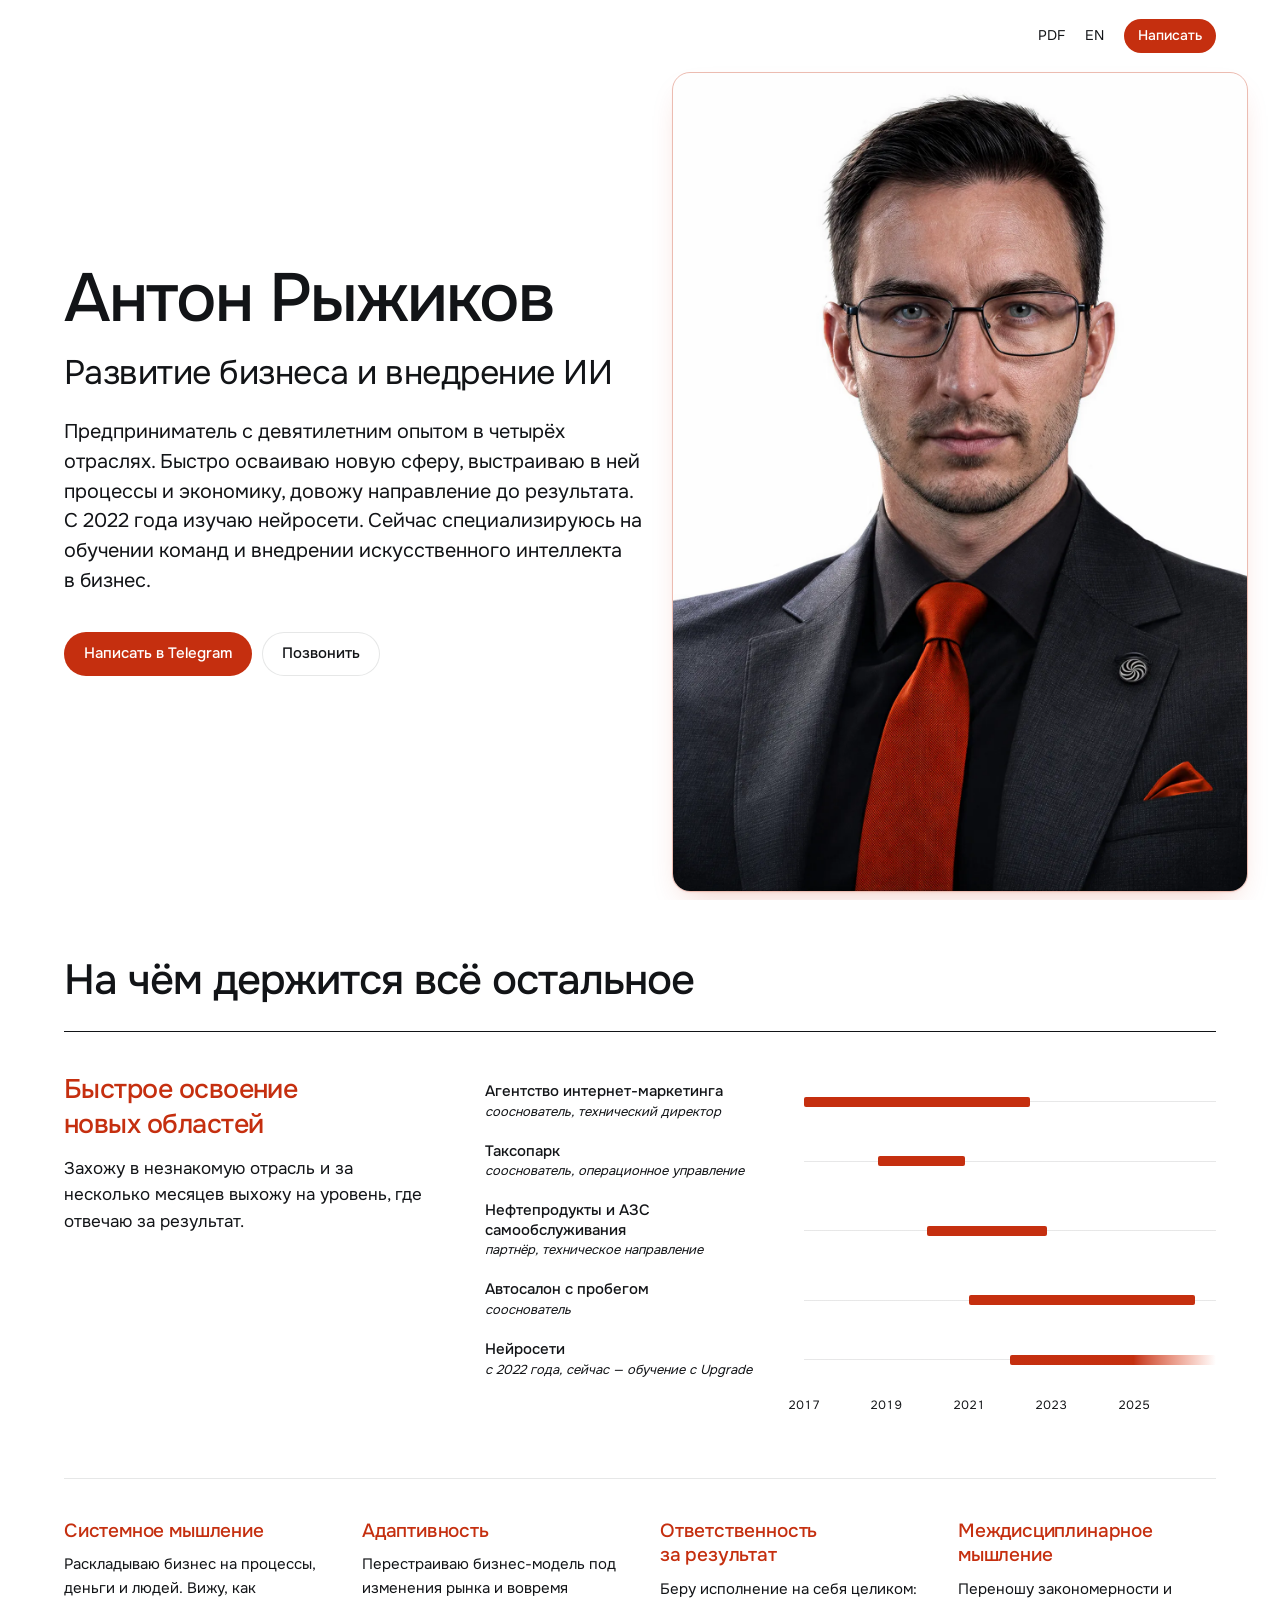
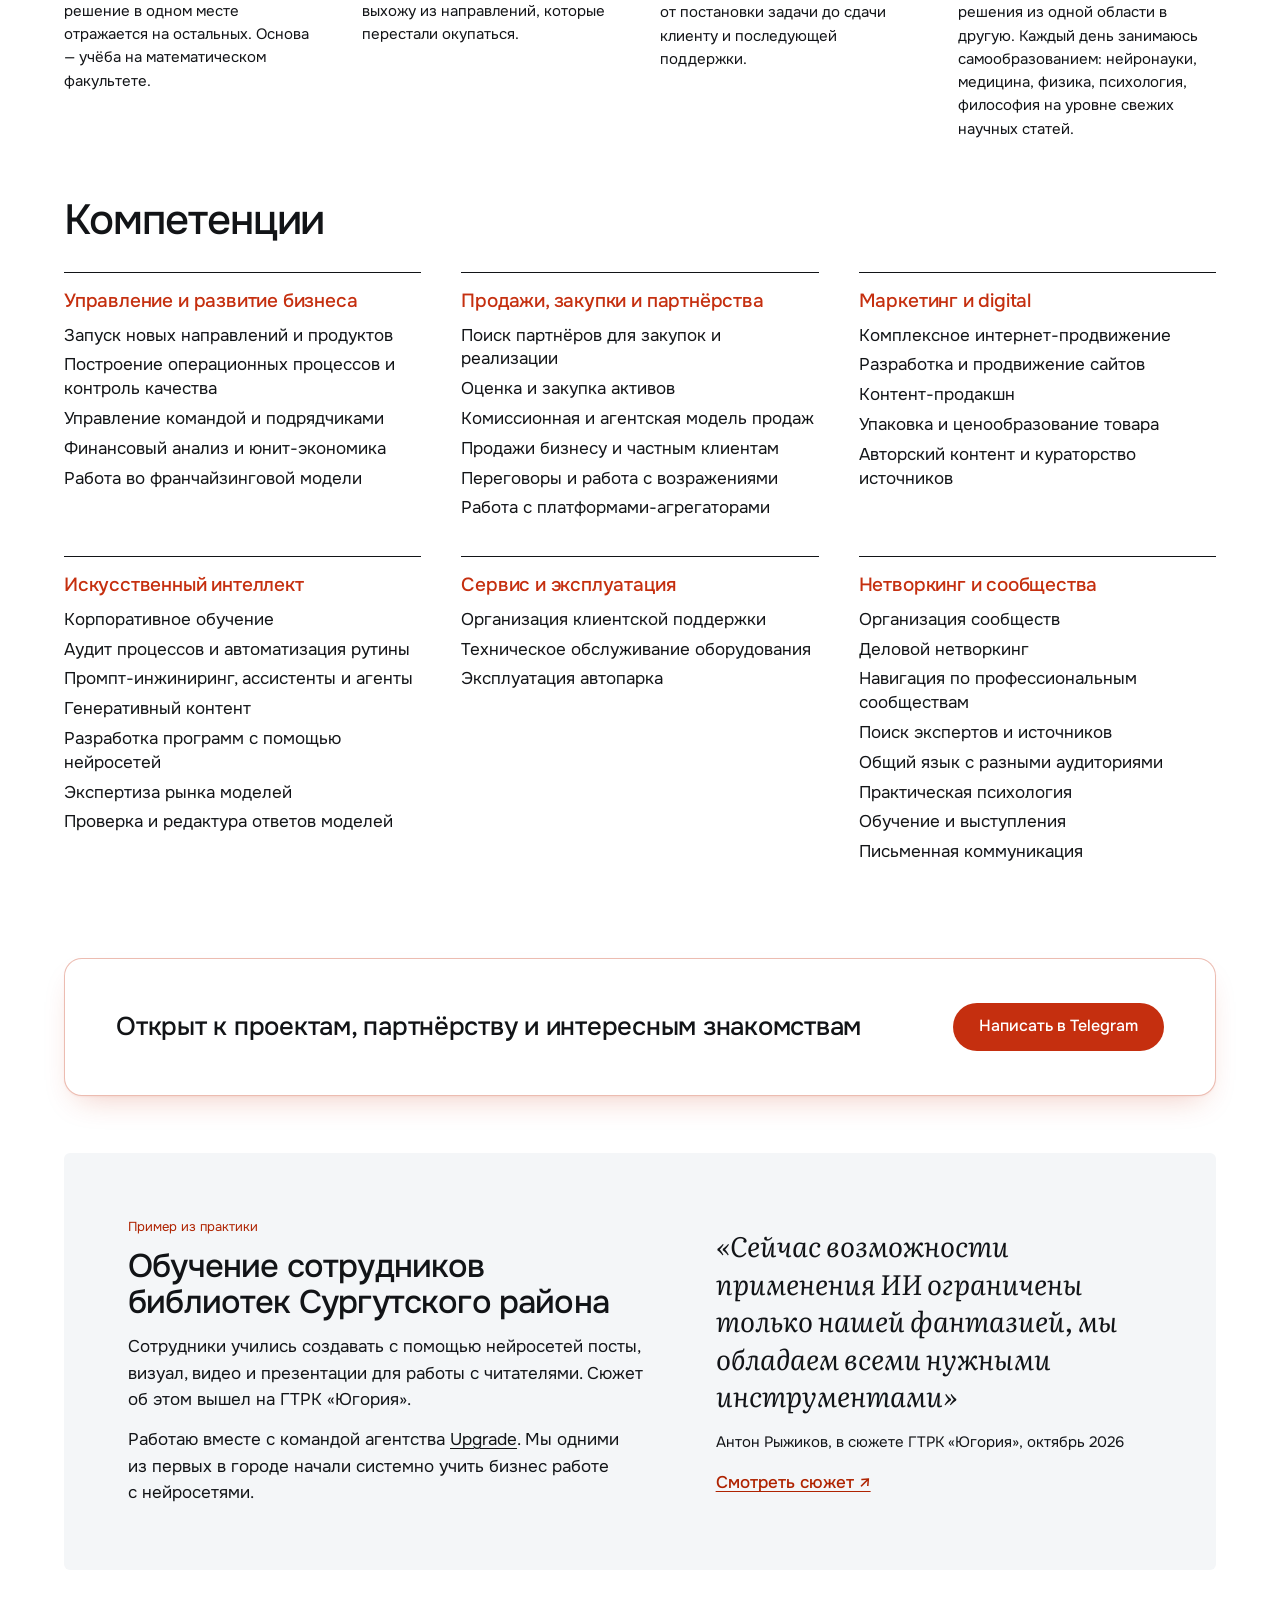
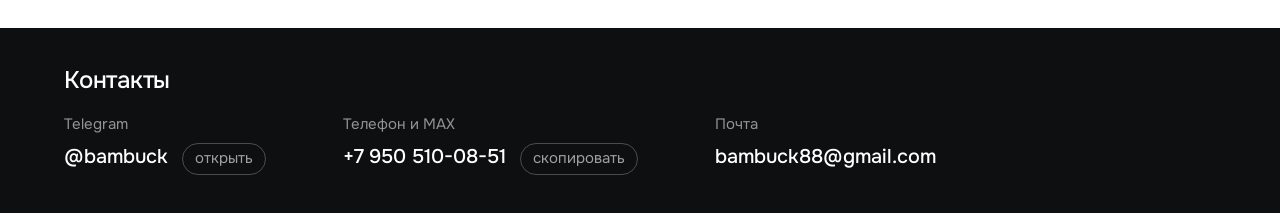
==== index.html @ d8096609 "Обновление сайта" ====
<!doctype html>
<html lang="ru">
<head>
<meta charset="utf-8">
<meta name="viewport" content="width=device-width, initial-scale=1">
<title>Антон Рыжиков — развитие бизнеса и внедрение ИИ</title>
<meta name="description" content="Предприниматель с девятилетним опытом в четырёх отраслях: запуск направлений, процессы, продажи, маркетинг, внедрение ИИ.">
<meta property="og:title" content="Антон Рыжиков — развитие бизнеса и внедрение ИИ">
<meta property="og:description" content="Предприниматель с девятилетним опытом в четырёх отраслях: запуск направлений, процессы, продажи, маркетинг, внедрение ИИ.">
<meta property="og:type" content="profile">
<link rel="alternate" hreflang="en" href="index.en.html">
<link rel="preconnect" href="https://fonts.googleapis.com">
<link rel="preconnect" href="https://fonts.gstatic.com" crossorigin>
<link rel="stylesheet" href="https://fonts.googleapis.com/css2?family=Onest:wght@400;500;600&family=Literata:ital,opsz,wght@0,7..72,400;1,7..72,400&display=swap">
<link rel="stylesheet" href="assets/style.css?v=mwg1d5gt">
<script>document.documentElement.classList.add('js')</script>
</head>
<body class="page-cv">
<header class="topbar">
  <div class="wrap topbar__in">
    <a class="topbar__name" href="#top">Антон Рыжиков</a>
    <nav class="topbar__meta" aria-label="Версии страницы">
      <a href="pdf/Ryzhikov-CV-RU.pdf" download>PDF</a>
      <a href="index.en.html" hreflang="en" lang="en">EN</a>
      <a class="btn btn--sm" href="https://t.me/bambuck">Написать</a>
    </nav>
  </div>
</header>
<main id="top">


<section class="hero">
  <div class="wrap hero__wrap">
    <div class="hero__copy">
      
      <h1 class="ld" style="--d:1">Антон Рыжиков</h1>
      <p class="role ld" style="--d:2">Развитие бизнеса и внедрение ИИ</p>
      <p class="lead ld" style="--d:3">Предприниматель с девятилетним опытом в четырёх отраслях. Быстро осваиваю новую сферу, выстраиваю в ней процессы и экономику, довожу направление до результата. С 2022 года изучаю нейросети. Сейчас специализируюсь на обучении команд и внедрении искусственного интеллекта в бизнес.</p>
      <div class="actions ld" style="--d:4">
        <a class="btn" href="https://t.me/bambuck">Написать в Telegram</a>
        <a class="btn btn--ghost" href="tel:+79505100851">Позвонить</a>
      </div>
      
      <p class="print-only hero__contacts"><span>Telegram @bambuck</span><span>Телефон и MAX +7 950 510-08-51</span><span>bambuck88@gmail.com</span></p>
    </div>
  </div>
  <figure class="hero__media"><img src="assets/anton-color.webp?v=mwg1d5gt" alt="Антон Рыжиков" width="1920" height="1920" fetchpriority="high"></figure>
</section>
<section class="sec wrap" id="meta">
  <div class="shead"><h2>На чём держится всё остальное</h2></div>
  <div class="feature">
    <div class="feature__text">
      <h3>Быстрое освоение новых областей</h3>
      <p>Захожу в незнакомую отрасль и за несколько месяцев выхожу на уровень, где отвечаю за результат.</p>
    </div>
    
<div class="gantt" role="list">
  
  <div class="gantt__row" role="listitem">
    <div class="gantt__label"><b>Агентство интернет-маркетинга</b><span>сооснователь, технический директор</span></div>
    <div class="gantt__track"><span class="gantt__bar grow" style="left:0.00%;width:55.00%;--d:0"></span></div>
  </div>
  <div class="gantt__row" role="listitem">
    <div class="gantt__label"><b>Таксопарк</b><span>сооснователь, операционное управление</span></div>
    <div class="gantt__track"><span class="gantt__bar grow" style="left:18.00%;width:21.00%;--d:1"></span></div>
  </div>
  <div class="gantt__row" role="listitem">
    <div class="gantt__label"><b>Нефтепродукты и АЗС самообслуживания</b><span>партнёр, техническое направление</span></div>
    <div class="gantt__track"><span class="gantt__bar grow" style="left:30.00%;width:29.00%;--d:2"></span></div>
  </div>
  <div class="gantt__row" role="listitem">
    <div class="gantt__label"><b>Автосалон с пробегом</b><span>сооснователь</span></div>
    <div class="gantt__track"><span class="gantt__bar grow" style="left:40.00%;width:55.00%;--d:3"></span></div>
  </div>
  <div class="gantt__row" role="listitem">
    <div class="gantt__label"><b>Нейросети</b><span>с 2022 года, сейчас — обучение с Upgrade</span></div>
    <div class="gantt__track"><span class="gantt__bar grow is-now" style="left:50.00%;width:50.00%;--d:4"></span></div>
  </div>
  <div class="gantt__row gantt__axis" aria-hidden="true">
    <div></div>
    <div class="gantt__track"><span style="left:0.00%">2017</span><span style="left:10.00%">2018</span><span style="left:20.00%">2019</span><span style="left:30.00%">2020</span><span style="left:40.00%">2021</span><span style="left:50.00%">2022</span><span style="left:60.00%">2023</span><span style="left:70.00%">2024</span><span style="left:80.00%">2025</span><span style="left:90.00%">2026</span></div>
  </div>
</div>
  </div>
  <ul class="meta">
    <li><h3>Системное мышление</h3><p>Раскладываю бизнес на процессы, деньги и людей. Вижу, как решение в одном месте отражается на остальных. Основа — учёба на математическом факультете.</p></li>
    <li><h3>Адаптивность</h3><p>Перестраиваю бизнес-модель под изменения рынка и вовремя выхожу из направлений, которые перестали окупаться.</p></li>
    <li><h3>Ответственность за результат</h3><p>Беру исполнение на себя целиком: от постановки задачи до сдачи клиенту и последующей поддержки.</p></li>
    <li><h3>Междисциплинарное мышление</h3><p>Переношу закономерности и решения из одной области в другую. Каждый день занимаюсь самообразованием: нейронауки, медицина, физика, психология, философия на уровне свежих научных статей.</p></li>
  </ul>
</section>
<section class="sec wrap" id="competencies">
  <div class="shead"><h2>Компетенции</h2></div>
  <div class="skills">
    <section><h3>Управление и развитие бизнеса</h3><ul><li>Запуск новых направлений и продуктов</li><li>Построение операционных процессов и контроль качества</li><li>Управление командой и подрядчиками</li><li>Финансовый анализ и юнит-экономика</li><li>Работа во франчайзинговой модели</li></ul></section>
    <section><h3>Продажи, закупки и партнёрства</h3><ul><li>Поиск партнёров для закупок и реализации</li><li>Оценка и закупка активов</li><li>Комиссионная и агентская модель продаж</li><li>Продажи бизнесу и частным клиентам</li><li>Переговоры и работа с возражениями</li><li>Работа с платформами-агрегаторами</li></ul></section>
    <section><h3>Маркетинг и digital</h3><ul><li>Комплексное интернет-продвижение</li><li>Разработка и продвижение сайтов</li><li>Контент-продакшн</li><li>Упаковка и ценообразование товара</li><li>Авторский контент и кураторство источников</li></ul></section>
    <section><h3>Искусственный интеллект</h3><ul><li>Корпоративное обучение</li><li>Аудит процессов и автоматизация рутины</li><li>Промпт-инжиниринг, ассистенты и агенты</li><li>Генеративный контент</li><li>Разработка программ с помощью нейросетей</li><li>Экспертиза рынка моделей</li><li>Проверка и редактура ответов моделей</li></ul></section>
    <section><h3>Сервис и эксплуатация</h3><ul><li>Организация клиентской поддержки</li><li>Техническое обслуживание оборудования</li><li>Эксплуатация автопарка</li></ul></section>
    <section><h3>Нетворкинг и сообщества</h3><ul><li>Организация сообществ</li><li>Деловой нетворкинг</li><li>Навигация по профессиональным сообществам</li><li>Поиск экспертов и источников</li><li>Общий язык с разными аудиториями</li><li>Практическая психология</li><li>Обучение и выступления</li><li>Письменная коммуникация</li></ul></section>
  </div>
</section>

<section class="wrap cta no-print">
  <div class="cta__in">
    <h2 class="cta__title">Открыт к проектам, партнёрству и интересным знакомствам</h2>
    <div class="cta__act">
      <a class="btn cta__btn" href="https://t.me/bambuck">Написать в Telegram</a>
    </div>
  </div>
</section>

<section class="sec wrap" id="case">
  <div class="showcase">
    <div class="showcase__text">
      <p class="case__label">Пример из практики</p>
      <h2>Обучение сотрудников библиотек Сургутского района</h2>
      <p>Сотрудники учились создавать с помощью нейросетей посты, визуал, видео и презентации для работы с читателями. Сюжет об этом вышел на ГТРК «Югория».</p>
      <p>Работаю вместе с командой агентства <a href="https://upgrade-agency.ru/" target="_blank" rel="noopener">Upgrade</a>. Мы одними из первых в городе начали системно учить бизнес работе с нейросетями.</p>
    </div>
    <figure class="showcase__quote">
      <blockquote class="quote">Сейчас возможности применения ИИ ограничены только нашей фантазией, мы обладаем всеми нужными инструментами</blockquote>
      <figcaption>Антон Рыжиков, в сюжете ГТРК «Югория», октябрь 2026</figcaption>
      <a class="link no-print" href="https://ugoriatv.ru/news/2026/10/08/145247" target="_blank" rel="noopener">Смотреть сюжет ↗</a>
    </figure>
  </div>
</section>

<section class="band" id="contacts">
  <div class="wrap band__in">
    <div class="band__head">
      <h2 class="band__label">Контакты</h2>
      
    </div>
    <ul class="clist">
      <li><span class="clabel">Telegram</span><span class="cbox"><a class="cval" href="https://t.me/bambuck">@bambuck</a><a class="ccopy" href="https://t.me/bambuck">открыть</a></span></li>
      <li><span class="clabel">Телефон и MAX</span><span class="cbox"><a class="cval" href="tel:+79505100851">+7 950 510-08-51</a><button class="ccopy" type="button" data-copy="+7 950 510-08-51" data-done="скопирован">скопировать</button></span></li>
      <li><span class="clabel">Почта</span><a class="cval" href="mailto:bambuck88@gmail.com">bambuck88@gmail.com</a></li>
    </ul>
  </div>
</section>
</main>
<script src="assets/site.js?v=mwg1d5gt" defer></script>
</body>
</html>
---- assets/style.css ----
/* Антон Рыжиков — общий стиль трёх форматов
   Система: белый фон, почти чёрный текст, один акцент (киноварь).
   Подпись сайта: красная полоса «сейчас» на шкале опыта. */
:root {
  color-scheme: light;
  --ground: #ffffff;
  --surface: oklch(0.972 0.003 260);
  --ink: oklch(0.19 0.006 260);
  --ink-2: oklch(0.43 0.008 260);
  --ink-3: oklch(0.62 0.008 260);
  --line: oklch(0.19 0.006 260 / 0.1);
  --accent: oklch(0.54 0.19 33);
  --accent-ink: oklch(0.49 0.18 33);
  --night: oklch(0.17 0.004 260);

  --font: "Onest", system-ui, -apple-system, "Segoe UI", sans-serif;
  --serif: "Literata", Georgia, serif;
  --settle: cubic-bezier(.22, 1, .36, 1);
  --soft: cubic-bezier(.33, 1, .68, 1);

  --pad: clamp(16px, 5vw, 72px);
  --sec: clamp(44px, 4.5vw, 64px);
  --fs-h1: clamp(2.5rem, 1.7rem + 3.4vw, 4.25rem);
  --fs-h2: clamp(1.75rem, 1.35rem + 1.6vw, 2.75rem);
  --fs-h3: 1.1875rem;
  --fs-lead: clamp(1.0625rem, 1rem + 0.3vw, 1.25rem);
  --fs-body: 1.0625rem;
  --fs-small: 0.9375rem;
  --fs-label: 0.8125rem;
}

* { box-sizing: border-box; }
html { -webkit-text-size-adjust: 100%; }
body {
  margin: 0; background: var(--ground); color: var(--ink);
  font-family: var(--font); font-size: var(--fs-body); line-height: 1.55;
  font-synthesis: none; -webkit-font-smoothing: antialiased;
}
h1, h2, h3, p, ul, ol, figure, blockquote { margin: 0; }
ul, ol { padding: 0; list-style: none; }
img { display: block; max-width: 100%; }
h1, h2, h3 { font-weight: 500; text-wrap: balance; }
p { text-wrap: pretty; }
a { color: inherit; text-decoration-thickness: 1px; text-underline-offset: 0.2em; }
a:focus-visible, button:focus-visible { outline: 2px solid var(--accent); outline-offset: 2px; border-radius: 2px; }
::selection { background: var(--accent); color: #fff; }
.sr { position: absolute; width: 1px; height: 1px; overflow: hidden; clip: rect(0 0 0 0); }
.print-only { display: none; }

.wrap { width: 100%; max-width: 1280px; margin: 0 auto; padding: 0 var(--pad); }

/* ── Кнопки ─────────────────────────────────────── */
.btn {
  display: inline-flex; align-items: center; justify-content: center;
  height: 44px; padding: 0 20px; border-radius: 999px;
  background: var(--accent); color: #fff; font-size: 0.9375rem; font-weight: 500; text-decoration: none;
  transition: background-color .2s var(--soft), transform .1s var(--soft);
}
.btn:hover { background: var(--accent-ink); }
.btn:active { transform: scale(.98); }
.btn--ghost { background: #fff; color: var(--ink); box-shadow: inset 0 0 0 1px var(--line); }
.btn--ghost:hover { background: var(--surface); }
.btn--sm { height: 34px; padding: 0 14px; font-size: 0.875rem; }

/* ── Навигация: прозрачная поверх первого экрана ─── */
.topbar { position: absolute; top: 0; left: 0; right: 0; z-index: 5; }
.topbar__in { display: flex; align-items: center; justify-content: space-between; height: 72px; }
.topbar__name { font-weight: 500; text-decoration: none; }
.topbar__meta { display: flex; align-items: center; gap: 20px; font-size: 0.875rem; }
.topbar__meta a:not(.btn) { color: var(--ink-2); text-decoration: none; }
.topbar__meta a:not(.btn):hover { color: var(--ink); }

/* ── Первый экран: портрет уходит за верх, правый край и низ ── */
.hero {
  position: relative; overflow: hidden;
  min-height: clamp(600px, 100svh, 1080px);
}
.hero__wrap { position: relative; z-index: 2; min-height: inherit; display: flex; align-items: center; }
.hero__copy { width: 52%; padding: 96px 0 56px; }
.eyebrow { font-size: var(--fs-small); color: var(--ink-2); margin-bottom: 24px; }
.eyebrow b { color: var(--ink); font-weight: 500; }
h1 { font-size: var(--fs-h1); line-height: 1.04; letter-spacing: -0.03em; max-width: 11em; }
.role { margin-top: 16px; font-size: var(--fs-lead); }
.lead { margin-top: 24px; font-size: var(--fs-lead); line-height: 1.5; color: var(--ink-2); max-width: 30em; }
.actions { display: flex; flex-wrap: wrap; gap: 10px; margin-top: 36px; }
.hero__proof { margin-top: 32px; padding-left: 14px; border-left: 2px solid var(--accent); font-size: var(--fs-small); max-width: 28em; }
.hero__proof a { color: var(--ink-2); text-decoration: none; }
.hero__proof a:hover { color: var(--ink); }
.hero__media { position: absolute; top: 0; right: 0; bottom: 0; width: 50%; z-index: 1; }
.hero__media img { width: 100%; height: 100%; object-fit: cover; object-position: 50% 8%; mix-blend-mode: multiply; }

@keyframes rise { from { opacity: 0; transform: translateY(12px); } to { opacity: 1; transform: none; } }
@keyframes fade { from { opacity: 0; } to { opacity: 1; } }
.js .ld { animation: rise .8s var(--settle) both; animation-delay: calc(var(--d, 0) * 70ms); }
.js .hero__media { animation: fade 1.1s var(--soft) both; }
@media (prefers-reduced-motion: reduce) { .js .ld, .js .hero__media { animation: fade .2s linear both; } }

/* ── Секции ─────────────────────────────────────── */
.sec { padding-top: var(--sec); }
.shead { display: flex; flex-wrap: wrap; align-items: baseline; justify-content: space-between; gap: 12px 40px; margin-bottom: 28px; }
h2 { font-size: var(--fs-h2); line-height: 1.08; letter-spacing: -0.025em; max-width: 16em; }
.shead__intro { color: var(--ink-2); max-width: 26em; }
h3 { font-size: var(--fs-h3); line-height: 1.3; letter-spacing: -0.01em; }
.note { margin-top: 40px; max-width: 40em; color: var(--ink-2); }

/* Профиль: метанавык + шкала опыта */
.feature { display: grid; grid-template-columns: minmax(0, 4fr) minmax(0, 8fr); gap: 56px; align-items: start; padding: 40px 0 56px; border-top: 1px solid var(--ink); }
.feature__text h3 { font-size: clamp(1.375rem, 1.2rem + 0.6vw, 1.75rem); letter-spacing: -0.02em; }
.feature__text p { margin-top: 14px; color: var(--ink-2); }
.gantt__row { display: grid; grid-template-columns: minmax(0, 5fr) minmax(0, 7fr); gap: 24px; align-items: center; padding: 10px 0; }
.gantt__label b { display: block; font-weight: 500; font-size: 0.9375rem; line-height: 1.3; }
.gantt__label span { display: block; font-size: var(--fs-label); color: var(--ink-2); }
.gantt__track { position: relative; height: 10px; background: linear-gradient(var(--line), var(--line)) 0 50% / 100% 1px no-repeat; }
.gantt__bar { position: absolute; top: 0; height: 10px; border-radius: 2px; background: var(--ink); transform-origin: left center; }
.gantt__bar.is-now { background: linear-gradient(90deg, var(--accent) 60%, transparent); }
.js .gantt__bar.grow { transform: scaleX(0); transition: transform 1s var(--settle); transition-delay: calc(var(--d, 0) * 90ms); }
.js .gantt__bar.grow.in { transform: none; }
@media (prefers-reduced-motion: reduce) { .js .gantt__bar.grow { transform: none; transition: none; } }
.gantt__axis { padding-top: 6px; }
.gantt__axis .gantt__track { background: none; height: 16px; }
.gantt__axis span { position: absolute; top: 0; font-size: 0.75rem; color: var(--ink-2); font-variant-numeric: tabular-nums; transform: translateX(-50%); }
.gantt__axis span:nth-child(even) { visibility: hidden; }

.meta { display: grid; grid-template-columns: repeat(4, minmax(0, 1fr)); gap: 40px; padding-top: 40px; border-top: 1px solid var(--line); }
.meta p { margin-top: 10px; color: var(--ink-2); font-size: var(--fs-small); }

/* Профиль: навыки группами */
.skills { column-count: 3; column-gap: 40px; }
.skills section { padding-top: 16px; border-top: 1px solid var(--ink); break-inside: avoid; margin-bottom: 36px; }
.skills ul { margin-top: 10px; }
.skills li { color: var(--ink-2); line-height: 1.4; }
.skills li + li { margin-top: 6px; }

/* Профиль: кейс */
.showcase { display: grid; grid-template-columns: minmax(0, 6fr) minmax(0, 5fr); gap: 64px; align-items: center; padding: clamp(32px, 5vw, 64px); background: var(--surface); border-radius: 6px; }
.showcase h2 { font-size: clamp(1.5rem, 1.25rem + 1vw, 2.25rem); }
.showcase__text > p:not(.case__label) { margin-top: 14px; color: var(--ink-2); max-width: 34em; }
.showcase .link { display: inline-block; margin-top: 24px; font-weight: 500; color: var(--accent-ink); }
.showcase__quote .quote { font-size: clamp(1.3rem, 1.1rem + 0.8vw, 1.85rem); }
.showcase__quote figcaption { margin-top: 16px; font-size: var(--fs-small); color: var(--ink-2); }

/* Профиль: матрица навыков × места работы */
.matrix { width: 100%; border-collapse: collapse; }
.matrix thead th { position: sticky; top: 0; z-index: 1; background: var(--ground); font-size: var(--fs-label); font-weight: 400; color: var(--ink-2); padding: 12px 0; text-align: center; border-bottom: 1px solid var(--ink); }
.matrix thead th:first-child { text-align: left; }
.matrix th[scope="row"] { text-align: left; font-weight: 400; padding: 12px 24px 12px 0; width: 52%; }
.matrix .skill { display: block; font-weight: 500; }
.matrix .ex { display: block; margin-top: 2px; font-size: var(--fs-small); color: var(--ink-2); }
.matrix td { text-align: center; border-bottom: 1px solid var(--line); }
.matrix th[scope="row"] { border-bottom: 1px solid var(--line); }
.matrix__group th { text-align: left; font-size: var(--fs-h3); font-weight: 500; letter-spacing: -0.01em; padding: 40px 0 12px; border-bottom: 1px solid var(--line); }
.matrix tbody:first-of-type .matrix__group th { padding-top: 24px; }
.dot { display: inline-block; width: 10px; height: 10px; border-radius: 50%; background: var(--ink); }
.dash { display: inline-block; width: 10px; height: 1px; background: var(--line); vertical-align: middle; }
.matrix tr:hover th[scope="row"] .skill { color: var(--accent-ink); }

.duo { display: grid; grid-template-columns: repeat(2, minmax(0, 1fr)); gap: 40px; padding-top: 32px; border-top: 1px solid var(--line); }
.duo p { margin-top: 8px; color: var(--ink-2); max-width: 30em; }
#education { padding-top: calc(var(--sec) / 2); }

/* ИИ: сопоставление «из бизнеса → во внедрении» */
.compare__head, .compare__row { display: grid; grid-template-columns: minmax(0, 1fr) minmax(0, 1fr); gap: 40px; }
.compare__head { font-size: var(--fs-label); color: var(--ink-2); padding-bottom: 12px; border-bottom: 1px solid var(--ink); }
.compare__head span:last-child { color: var(--accent-ink); }
.compare__row { padding: 22px 0; border-bottom: 1px solid var(--line); }
.compare__row p { margin-top: 6px; color: var(--ink-2); }
.compare { border-top: 1px solid var(--line); }
.compare__row { grid-template-columns: minmax(0, 5fr) minmax(0, 7fr); row-gap: 4px; }
.compare__lbl { grid-column: 1; grid-row: 1 / span 2; }
.compare__lbl h3 { margin: 0; }
.compare__from { grid-column: 2; }
.compare__ai { grid-column: 2; font-weight: 500; }
.compare__row p.compare__from, .compare__row p.compare__ai { margin-top: 0; }
.compare__ai { color: var(--ink) !important; }

/* ИИ: услуги плитками */
.tiles { display: grid; grid-template-columns: repeat(3, minmax(0, 1fr)); gap: 12px; }
.tiles li { background: var(--surface); border-radius: 6px; padding: 28px 24px 32px; transition: background-color .3s var(--soft); }
.tiles li:hover { background: oklch(0.955 0.004 260); }
.tiles p { margin-top: 10px; color: var(--ink-2); font-size: var(--fs-small); }

/* ИИ: шаги — настоящая последовательность */
.steps { display: grid; grid-template-columns: repeat(5, minmax(0, 1fr)); gap: 32px; position: relative; }
.steps::before { content: ""; position: absolute; left: 18px; right: 18px; top: 18px; height: 1px; background: var(--line); }
.steps li { position: relative; }
.steps__n { position: relative; display: grid; place-items: center; width: 36px; height: 36px; border-radius: 50%; background: #fff; box-shadow: inset 0 0 0 1px var(--ink); font-size: 0.875rem; font-variant-numeric: tabular-nums; margin-bottom: 20px; }
.steps li:last-child .steps__n { background: var(--accent); color: #fff; box-shadow: none; }
.steps p { margin-top: 8px; color: var(--ink-2); font-size: var(--fs-small); }

/* ИИ: почему + кейс */
.split { display: grid; grid-template-columns: minmax(0, 7fr) minmax(0, 5fr); gap: 64px; align-items: start; }
.why > div { padding: 20px 0; border-top: 1px solid var(--line); }
.why p { margin-top: 6px; color: var(--ink-2); }
.case { background: var(--surface); border-radius: 6px; padding: 32px; }
.case__label { font-size: var(--fs-label); color: var(--accent-ink); margin-bottom: 12px; }
.case > p { margin-top: 10px; color: var(--ink-2); font-size: var(--fs-small); }
.case__quote { margin-top: 24px; padding-left: 16px; border-left: 2px solid var(--accent); }
.case__quote figcaption { margin-top: 10px; font-size: var(--fs-label); color: var(--ink-2); }
.case .link { display: inline-block; margin-top: 20px; font-size: var(--fs-small); font-weight: 500; color: var(--accent-ink); }

.quote { font-family: var(--serif); font-style: italic; font-size: clamp(1.2rem, 1.05rem + 0.6vw, 1.5rem); line-height: 1.35; }
.quote::before { content: "«"; } .quote::after { content: "»"; }
:lang(en) .quote::before { content: "\201C"; } :lang(en) .quote::after { content: "\201D"; }

/* Неформальный: колонка для чтения */
.story { max-width: 40rem; margin: 0 auto; }
.story h2 { margin-bottom: 40px; }
.story p { font-family: var(--serif); font-size: 1.125rem; line-height: 1.7; }
.story p + p { margin-top: 14px; }
.story__big { font-size: 1.25rem !important; }
.story__h { margin-top: 72px; }
.sign { font-style: italic; color: var(--ink-2); margin-top: 24px !important; }
/* me: ряд вызовов на линиях */
.dares { list-style: none; border-top: 1px solid var(--ink); }
.dares li { display: grid; grid-template-columns: minmax(0, 7fr) minmax(0, 5fr); gap: 12px 64px; padding: 32px 0; border-bottom: 1px solid var(--line); align-items: baseline; }
.dares__q { font-family: var(--serif); font-size: clamp(1.3rem, 1.1rem + 0.8vw, 1.85rem); line-height: 1.25; letter-spacing: -0.01em; text-wrap: balance; }
.dares__q em { color: var(--accent-ink); white-space: nowrap; }
.dares__out { color: var(--ink-2); max-width: 30em; }
.pull { margin-top: var(--sec); padding: clamp(64px, 9vw, 120px) 0; background: var(--surface); }
.quote--xl { font-size: clamp(1.6rem, 1.1rem + 2.2vw, 2.9rem); line-height: 1.22; letter-spacing: -0.01em; max-width: 22em; }

/* ── Контакты: тёмная полоса на всю ширину ───────── */
.band { margin-top: var(--sec); background: var(--night); color: #fff; padding: clamp(36px, 4vw, 52px) 0; }
.band__in { display: grid; gap: clamp(32px, 4vw, 48px); }
.band__title { font-size: clamp(1.75rem, 1.35rem + 1.6vw, 2.75rem); line-height: 1.15; letter-spacing: normal; max-width: 13em; }
.band__intro { margin-top: 16px; color: oklch(1 0 0 / .62); }
.band__label { font-size: clamp(1.25rem, 1.1rem + 0.5vw, 1.5rem); font-weight: 500; line-height: 1.2; letter-spacing: -0.01em; }
.cta { margin-top: var(--sec); }
.cta__in { display: flex; align-items: center; justify-content: space-between; gap: 20px 48px; padding: clamp(28px, 3.6vw, 44px) clamp(24px, 4vw, 56px); background: #fff; border: 1px solid oklch(0.19 0.006 260 / 0.14); border-radius: 18px; box-shadow: 0 1px 2px oklch(0.19 0.006 260 / 0.05), 0 14px 32px -14px oklch(0.19 0.006 260 / 0.22); }
.cta__title { font-size: clamp(1.25rem, 1.05rem + 0.7vw, 1.625rem); font-weight: 500; line-height: 1.3; letter-spacing: -0.01em; max-width: 30em; text-wrap: balance; }
.cta__act { flex: none; }
.cta__btn { height: 48px; padding: 0 26px; font-size: 1rem; }
@media screen and (max-width: 760px) { .cta__in { flex-direction: column; align-items: stretch; } .cta__btn { width: 100%; justify-content: center; } }
.clist { display: grid; grid-template-columns: repeat(auto-fit, minmax(15em, 1fr)); gap: 0 clamp(24px, 3vw, 48px); }
@media screen and (min-width: 861px) { .page-me .clist { grid-template-columns: repeat(4, minmax(0, 1fr)); } }
.clist li { display: grid; grid-template-rows: auto auto; gap: 10px; align-content: start; padding: 22px 0 4px; border-top: 1px solid oklch(1 0 0 / .18); }
.clabel { font-size: var(--fs-small); color: oklch(1 0 0 / .55); }
.cbox { display: flex; flex-wrap: wrap; align-items: baseline; gap: 4px 14px; min-width: 0; }
.cval {
  font: inherit; font-size: clamp(1.0625rem, 1rem + 0.3vw, 1.25rem); font-weight: 500; letter-spacing: normal;
  color: #fff; text-decoration: none; background: none; border: 0; padding: 0; cursor: pointer; text-align: left;
  overflow-wrap: anywhere; transition: color .2s var(--soft);
}
.cval:hover { color: oklch(0.72 0.15 33); }
.ccopy { font: inherit; font-size: var(--fs-small); color: oklch(1 0 0 / .6); background: none; border: 1px solid oklch(1 0 0 / .25); border-radius: 999px; padding: 3px 12px; cursor: pointer; }
.ccopy:hover { color: #fff; border-color: oklch(1 0 0 / .6); }
.compare__where { font-size: var(--fs-small); color: var(--ink-2); margin: 2px 0 6px; }
.footer { background: var(--night); color: oklch(1 0 0 / .5); font-size: var(--fs-label); }
.footer__in { display: flex; justify-content: space-between; gap: 16px; padding: 20px var(--pad) 28px; border-top: 1px solid oklch(1 0 0 / .1); }
.footer a { color: inherit; text-decoration: none; } .footer a:hover { color: #fff; }

/* ── Адаптив ────────────────────────────────────── */
@media screen and (max-width: 1100px) {
  .meta { grid-template-columns: repeat(2, minmax(0, 1fr)); }
  .skills { column-count: 2; }
  .band__in, .showcase { grid-template-columns: 1fr; }
}
@media screen and (max-width: 860px) {
  .hero { min-height: 0; display: flex; flex-direction: column; }
  .hero__wrap { min-height: 0; }
  .hero__copy { width: 100%; padding: 96px 0 40px; }
  .hero:not(.hero--space) .hero__media { order: -1; position: relative; inset: auto; width: 132px; height: 132px; margin: 92px var(--pad) 0; border-radius: 50%; overflow: hidden; background: var(--surface); box-shadow: 0 0 0 1px var(--line); }
  .hero:not(.hero--space) .hero__media img { mix-blend-mode: normal; object-position: 50% 12%; transform: scale(1.5); transform-origin: 50% 18%; }
  .hero:not(.hero--space) .hero__copy { padding-top: 28px; }
  .feature, .split { grid-template-columns: 1fr; gap: 32px; }
  .gantt__row { grid-template-columns: 1fr; gap: 8px; }
  .gantt__axis > div:first-child { display: none; }
  .gantt__axis span:first-child { transform: none; }
  .tiles { grid-template-columns: 1fr 1fr; }
  .steps { grid-template-columns: 1fr 1fr; gap: 28px; }
  .steps::before { display: none; }
}
@media screen and (max-width: 640px) {
  .topbar__meta { gap: 14px; }
  .topbar__meta a[download] { display: none; }
  .meta, .duo, .tiles, .steps, .dares li { grid-template-columns: 1fr; }
  .skills { column-count: 1; }
  .clist { grid-template-columns: 1fr; } .clist li { padding: 18px 0; } .clist li:last-child { border-bottom: 1px solid oklch(1 0 0 / .18); }
  .btn--sm { white-space: nowrap; }
  .compare__head { display: none; }
  .compare__row { grid-template-columns: 1fr; gap: 10px; }
  .compare__ai { padding-left: 14px; border-left: 2px solid var(--accent); }
  /* Матрица на телефоне: навык, ниже — где применялся, плашками */
  .matrix thead { display: none; }
  .matrix, .matrix tbody, .matrix tr, .matrix th, .matrix td { display: block; width: auto; }
  .matrix tr:not(.matrix__group) { padding: 12px 0; border-bottom: 1px solid var(--line); }
  .matrix th[scope="row"] { padding: 0; border: 0; width: auto; }
  .matrix td { display: inline-block; border: 0; margin: 8px 6px 0 0; }
  .matrix td.off { display: none; }
  .matrix td.on::after { content: attr(data-l); font-size: 0.75rem; color: var(--ink-2); padding: 3px 9px; border-radius: 999px; box-shadow: inset 0 0 0 1px var(--line); }
  .matrix td.on .dot { display: none; }
  .btn:not(.btn--sm) { flex: 1 1 auto; }
  .case { padding: 24px; }
}

/* ── Печать / PDF ───────────────────────────────── */
@media print {
  @page { size: A4; margin: 12mm 13mm; }
  :root { --fs-h1: 26pt; --fs-h2: 14pt; --fs-h3: 10.5pt; --fs-lead: 10.5pt; --fs-body: 9.5pt; --fs-small: 8.5pt; --fs-label: 7.5pt; --sec: 7mm; --pad: 0; }
  body { line-height: 1.42; -webkit-print-color-adjust: exact; print-color-adjust: exact; }
  .wrap { max-width: none; }
  .topbar, .actions, .ccopy, .footer, .no-print, .hero__proof { display: none !important; }
  .print-only { display: block; }
  .js .ld, .js .hero__media { animation: none !important; }
  .js .gantt__bar.grow { transform: none !important; transition: none !important; }
  .hero { min-height: 0; border: 0; }
  .hero__wrap { min-height: 0; display: block; }
  .hero__copy { width: auto; margin-right: 46mm; padding: 0; }
  .hero__media { left: auto; width: 38mm; height: 38mm; top: 0; bottom: auto; border-radius: 50%; overflow: hidden; }
  .hero__media img { object-position: 50% 0; transform: none; }
  .lead { margin-top: 3mm; } .role { margin-top: 2mm; } .eyebrow { margin-bottom: 3mm; }
  .hero__contacts { margin-top: 4mm; font-size: var(--fs-small); }
  .hero__contacts span + span::before { content: "  ·  "; white-space: pre; color: var(--ink-3); }
  .shead { margin-bottom: 3mm; }
  .feature { padding: 3mm 0 4mm; gap: 6mm; }
  .gantt__row { padding: 1mm 0; }
  .meta { gap: 4mm; padding-top: 3mm; } .meta li { break-inside: avoid; }
  .matrix thead th { position: static; padding: 1.5mm 0; }
  .matrix th[scope="row"] { padding: 1mm 4mm 1mm 0; }
  .matrix__group th { padding: 3mm 0 1mm; }
  .matrix tr { break-inside: avoid; }
  .dot { width: 6px; height: 6px; }
  .duo { gap: 6mm; padding-top: 3mm; }
  .compare__row { padding: 2mm 0; break-inside: avoid; }
  .tiles { gap: 2mm; } .tiles li { padding: 3mm; break-inside: avoid; }
  .steps { gap: 4mm; } .steps__n { width: 6mm; height: 6mm; margin-bottom: 2mm; }
  .split { gap: 6mm; } .why > div { padding: 2mm 0; } .case { padding: 4mm; break-inside: avoid; }
  .story { max-width: none; } .story h2 { margin-bottom: 3mm; }
  .dares li { padding: 2mm 0; gap: 1mm 8mm; break-inside: avoid; } .dares__q { font-size: 11.5pt; } .dares__out { font-size: 9.5pt; }
  .story p { font-size: 9.5pt; line-height: 1.5; } .story p + p { margin-top: 1.5mm; }
  .pull { margin-top: 5mm; padding: 5mm 0; } .quote--xl { font-size: 13pt; }
  .story__h { margin-top: 5mm; }
  .band { margin-top: 6mm; padding: 5mm 0 0; background: none; color: var(--ink); break-inside: avoid; }
  .band__title { font-size: 14pt; } .band__intro, .clabel { color: var(--ink-2); }
  .band__in { display: block; } .clist { margin-top: 3mm; border-color: var(--line); } .clist li { padding: 1.5mm 0; border-color: var(--line); }
  .skills { column-gap: 5mm; } .skills section { padding-top: 2mm; margin-bottom: 4mm; break-inside: avoid; } .skills li + li { margin-top: 1mm; }
  .showcase { padding: 5mm; gap: 6mm; break-inside: avoid; }
  .cval { color: var(--ink); font-size: 10pt; }
  /* Сессия 13: поток страниц и колонтитул */
  h2, h3, .shead, .eyebrow, .band__head { break-after: avoid; }
  .feature, .gantt__row, .tiles li, .steps li, .why > div, .skills section, .compare__row, .chapter, .case, .quote, .pull { break-inside: avoid; }
  p { orphans: 3; widows: 3; }
  .band { break-inside: avoid; }
  .clist { grid-template-columns: repeat(3, minmax(0, 1fr)); gap: 0 6mm; } .clist li { padding: 2mm 0 0; gap: 1mm; border-bottom: 0; }
  html:lang(en) body { page: en; }
  /* контакты уже в шапке первой страницы и в колонтитуле */
  #contacts { display: none !important; }
  .hero__contacts { display: flex !important; flex-wrap: wrap; gap: 1mm 5mm; }
  .hero__contacts span + span::before { content: none !important; }
  .posts a span[aria-hidden] { display: none; }
  #competencies { break-before: page; margin-top: 0; padding-top: 0; }
  .gantt__row { grid-template-columns: 58mm minmax(0, 1fr); gap: 5mm; }
  .showcase h2 { font-size: 13pt; } .showcase__quote .quote, .case .quote, .quote { font-size: 11.5pt; line-height: 1.35; }
  .showcase { gap: 8mm; }
}
@page {
  @bottom-left { content: "Антон Рыжиков · t.me/bambuck"; font: 7pt "Onest", sans-serif; color: #8a8f98; }
  @bottom-right { content: "стр. " counter(page) " / " counter(pages); font: 7pt "Onest", sans-serif; color: #8a8f98; }
}
@page en {
  @bottom-left { content: "Anton Ryzhikov · t.me/bambuck"; font: 7pt "Onest", sans-serif; color: #8a8f98; }
  @bottom-right { content: "p. " counter(page) " / " counter(pages); font: 7pt "Onest", sans-serif; color: #8a8f98; }
}

/* Матрица: равные столбцы мест работы */
@media (min-width: 641px) {
  .matrix { table-layout: fixed; }
  .matrix thead th:first-child { width: 50%; }
  .matrix thead th:not(:first-child) { width: 10%; }
}

/* ══ me: космос ═══════════════════════════════════
   Своя система: глубокий сине-фиолетовый фон, звёзды, звёздно-золотой акцент.
   Подпись страницы: портрет-луна с орбитами; главы истории — созвездия. */
.page-me {
  color-scheme: dark;
  --ground: oklch(0.15 0.03 278);
  --surface: oklch(0.2 0.035 280);
  --ink: oklch(0.96 0.008 270);
  --ink-2: oklch(0.8 0.02 270);
  --ink-3: oklch(0.64 0.03 270);
  --line: oklch(1 0 0 / 0.13);
  --accent: oklch(0.85 0.12 82);
  --accent-ink: oklch(0.88 0.11 84);
  --night: oklch(0.11 0.025 278);
  background:
    radial-gradient(60vw 50vw at 85% 8%, oklch(0.32 0.09 300 / .45), transparent 70%),
    radial-gradient(50vw 40vw at 0% 55%, oklch(0.3 0.07 230 / .35), transparent 70%),
    var(--ground);
  background-attachment: fixed;
}
.page-me main, .page-me .footer { position: relative; z-index: 1; }
.page-me ::selection { background: var(--accent); color: var(--night); }
.page-me .btn { color: var(--night); }
.page-me .btn:hover { background: oklch(0.92 0.09 86); }
.page-me .btn--ghost { background: transparent; color: var(--ink); box-shadow: inset 0 0 0 1px oklch(1 0 0 / .3); }
.page-me .btn--ghost:hover { background: oklch(1 0 0 / .07); }
.page-me .footer, .page-me .band { background: transparent; }
.page-me .footer__in { border-color: var(--line); }

.sky { position: fixed; inset: 0; z-index: 0; pointer-events: none; }
.sky svg { width: 100%; height: 100%; }
.sky .tw { animation: tw 5s ease-in-out infinite; animation-delay: var(--t); }
@keyframes tw { 50% { opacity: .15; } }

/* Первый экран: портрет — луна на орбитах */
.hero--space { border-bottom: 0; overflow: visible; }
@media (min-width: 861px) { .hero--space .hero__copy { width: 48%; } }
.page-me main { overflow-x: clip; }
.moon {
  position: absolute; z-index: 1; top: 50%; right: max(var(--pad), calc((100vw - 1280px) / 2 + var(--pad)));
  width: min(34vw, 500px); aspect-ratio: 1; translate: 0 -50%;
}
.moon img {
  position: relative; width: 100%; height: 100%; border-radius: 50%; object-fit: cover; object-position: 50% 30%;
  box-shadow: 0 0 0 1px oklch(1 0 0 / .5), 0 0 60px 6px oklch(0.85 0.06 270 / .35), 0 0 180px 40px oklch(0.6 0.12 290 / .25);
}
.moon__orbit { position: absolute; inset: -14%; border-radius: 50%; border: 1px solid oklch(1 0 0 / .16); }
.moon__orbit--b { inset: -30%; border-style: dashed; border-color: oklch(1 0 0 / .09); }
.moon__orbit i { position: absolute; top: 50%; left: -4px; width: 8px; height: 8px; margin-top: -4px; border-radius: 50%; background: var(--accent); box-shadow: 0 0 12px 3px oklch(0.85 0.12 82 / .6); }
.moon__orbit--b i { width: 5px; height: 5px; left: auto; right: -2.5px; margin-top: -2.5px; background: #fff; }
.js .moon__orbit--a { animation: spin 60s linear infinite; }
.js .moon__orbit--b { animation: spin 140s linear infinite reverse; }
@keyframes spin { to { rotate: 360deg; } }
.js .moon { animation: fade 1.4s var(--soft) both; }

/* Вызовы: тезисы-ссылки на главы */
.dares--space { border-top-color: oklch(1 0 0 / .35); }
.dares--space li { display: block; padding: 0; }
.dares--space a { display: grid; grid-template-columns: minmax(0, 1fr) auto; gap: 8px 48px; align-items: baseline; padding: 26px 0; text-decoration: none; }
.dares--space .dares__q { font-size: clamp(1.2rem, 1.05rem + 0.6vw, 1.6rem); }
.dares__go { font-size: var(--fs-small); color: var(--ink-3); white-space: nowrap; transition: color .2s var(--soft); }
.dares--space a:hover .dares__go { color: var(--accent); }
.dares--space a:hover .dares__q { color: #fff; }

/* Карта созвездий: главы на общей «орбите» */
.chart { position: relative; }
.chart::before { content: ""; position: absolute; top: 60px; bottom: 60px; left: 79px; width: 1px; background: linear-gradient(oklch(1 0 0 / 0), oklch(1 0 0 / .22) 8%, oklch(1 0 0 / .22) 92%, oklch(1 0 0 / 0)); }
.chapter { display: grid; grid-template-columns: 160px minmax(0, 40rem); gap: 0 clamp(32px, 6vw, 96px); padding: 48px 0; scroll-margin-top: 24px; }
.chapter__mark { position: relative; }
.cons { position: sticky; top: 32px; width: 160px; height: 160px; display: block; background: radial-gradient(closest-side, var(--ground) 70%, transparent); }
.cons polyline { fill: none; stroke: oklch(1 0 0 / .35); stroke-width: 1; }
.cons circle { fill: #fff; }
.cons circle:first-of-type { fill: var(--accent); filter: drop-shadow(0 0 4px oklch(0.85 0.12 82 / .9)); }
.chapter__title { font-family: var(--serif); font-size: var(--fs-h2); line-height: 1.12; letter-spacing: -0.01em; margin-bottom: 24px; }
.chapter__body > p:not(.posts) { font-family: var(--serif); font-size: 1.125rem; line-height: 1.72; color: var(--ink-2); }
.chapter__body > p:not(.posts) + p { margin-top: 14px; }
.chapter__body > p:first-of-type { color: var(--ink); }
.chapter__body a:not(.posts a) { color: var(--accent); }
.posts { display: flex; flex-wrap: wrap; align-items: baseline; gap: 10px; margin-top: 28px; }
.posts__l { font-size: var(--fs-label); color: var(--ink-3); text-transform: uppercase; letter-spacing: .08em; margin-right: 4px; }
.posts a { font-size: var(--fs-small); text-decoration: none; padding: 5px 14px; border-radius: 999px; box-shadow: inset 0 0 0 1px oklch(1 0 0 / .22); transition: box-shadow .2s var(--soft), color .2s var(--soft); }
.posts a:hover { color: var(--accent); box-shadow: inset 0 0 0 1px var(--accent); }

.pull--space { background: none; text-align: center; }
.pull--space .quote--xl { margin: 0 auto; text-shadow: 0 0 40px oklch(0.6 0.12 290 / .6); }
.pull--space .sign { margin-top: 24px; color: var(--ink-3); }

.page-me .cval:hover { color: var(--accent); }

@media (prefers-reduced-motion: reduce) {
  .sky .tw, .js .moon__orbit--a, .js .moon__orbit--b { animation: none; }
}
@media screen and (max-width: 860px) {
  .hero--space { flex-direction: column-reverse; }
  .moon { position: relative; top: auto; right: auto; translate: none; width: min(64vw, 340px); margin: 112px auto 8px; }
  .hero--space .hero__copy { padding-top: 40px; }
}
@media screen and (max-width: 640px) {
  .dares--space a { grid-template-columns: 1fr; }
  .chart::before { left: 27px; top: 40px; }
  .chapter { grid-template-columns: 56px minmax(0, 1fr); gap: 0 16px; padding: 36px 0; }
  .cons { width: 56px; height: 56px; top: 16px; }
  .chapter__title { font-size: 1.6rem; margin-bottom: 16px; }
  .chapter__body > p:not(.posts) { font-size: 1.0625rem; }
}

/* PDF me — светлый печатный вариант */
@media print {
  .page-me {
    color-scheme: light; background: #fff;
    --ground: #fff; --surface: oklch(0.972 0.003 260); --ink: oklch(0.19 0.006 260); --ink-2: oklch(0.38 0.008 260); --ink-3: oklch(0.55 0.008 260);
    --line: oklch(0.19 0.006 260 / 0.12); --accent: oklch(0.54 0.19 33); --accent-ink: oklch(0.49 0.18 33);
  }
  .sky, .moon__orbit, .chart::before, .dares__go { display: none !important; }
  .js .moon { animation: none !important; }
  .moon { position: absolute; top: 0; right: 0; translate: none; width: 38mm; margin: 0; }
  .moon img { box-shadow: none; }
  .hero--space .hero__copy { margin-right: 46mm; padding: 0; }
  .dares--space { border-top-color: var(--ink); }
  .dares--space a { padding: 2mm 0; display: block; } .dares--space .dares__q { font-size: 11pt; }
  .chapter { grid-template-columns: 14mm minmax(0, 1fr); gap: 0 5mm; padding: 3mm 0; break-inside: avoid; }
  .cons { position: static; width: 14mm; height: 14mm; background: none; }
  .cons polyline { stroke: var(--ink-3); } .cons circle { fill: var(--ink); }
  .chapter__title { font-size: 13pt; margin-bottom: 2mm; }
  .chapter__body > p:not(.posts) { font-size: 9.5pt; line-height: 1.5; }
  .chapter__body > p:not(.posts) + p { margin-top: 1.5mm; }
  .posts { margin-top: 2mm; gap: 1mm 3mm; } .posts a { padding: 0; box-shadow: none; font-size: 8.5pt; color: var(--accent-ink); }
  .posts a::after { content: " " attr(href); color: var(--ink-3); }
  .pull--space { padding: 4mm 0; } .pull--space .quote--xl { text-shadow: none; }
}

.page-me .band { margin-top: 0; }

a, button { transition: color .2s var(--soft), background-color .2s var(--soft), border-color .2s var(--soft), box-shadow .2s var(--soft); }

/* Сессия 16: AI PDF в 2 страницы */
@media print {
  .page-ai .compare__lbl { display: block; }
  .page-ai .compare__where { margin: 0; }
  .page-ai .compare__row { padding: 1.6mm 0; row-gap: 0.8mm; }
  .page-ai .tiles li { padding: 2.6mm 3mm; }
  .page-ai .tiles p { font-size: 8.5pt; line-height: 1.4; }
  .page-ai .note { margin-top: 3mm; font-size: 9pt; }
  .page-ai .steps p { font-size: 8.5pt; }
  .page-ai .why > div { padding: 1.4mm 0; }
  .page-ai .case { padding: 3.5mm; }
  .page-ai .case .quote { font-size: 10.5pt; }
}

/* Сессия 18: имя в верхней полосе убрано на ai/index, мягкий край фото, низкий подвал */
@media screen and (min-width: 861px) {
  .hero:not(.hero--space) .hero__media {
    -webkit-mask-image: linear-gradient(to right, transparent 0, #000 28px), linear-gradient(to top, transparent 0, #000 28px);
    -webkit-mask-composite: source-in;
    mask-image: linear-gradient(to right, transparent 0, #000 28px), linear-gradient(to top, transparent 0, #000 28px);
    mask-composite: intersect;
  }
  .page-ai .band__in, .page-cv .band__in { grid-template-columns: minmax(0, 1fr) minmax(0, 3fr); align-items: start; }
  .page-ai .band__head, .page-cv .band__head { padding-top: 20px; }
  .page-ai .clist, .page-cv .clist { grid-template-columns: repeat(3, minmax(0, 1fr)); }
}

/* Сессия 19: имя в шапке вернули; на ai строка-eyebrow убрана (в PDF остаётся) */
@media screen { .page-ai .hero .eyebrow { display: none; } }

/* Сессия 19: телефон — центровка, плотнее, круглое фото без зума */
@media screen and (max-width: 640px) {
  .page-ai, .page-cv { --sec: 40px; }
  .page-ai .shead, .page-cv .shead { margin-bottom: 20px; }
  .hero:not(.hero--space) .hero__media { width: 148px; height: 148px; margin: 84px auto 0; }
  .hero:not(.hero--space) .hero__media img { transform: none; object-position: 50% 0; }
  .page-ai .hero__copy, .page-cv .hero__copy { padding: 20px 0 8px; text-align: center; }
  .page-ai .hero h1, .page-cv .hero h1, .page-ai .lead, .page-cv .lead { margin-inline: auto; }
  .page-ai .shead, .page-cv .shead { justify-content: center; text-align: center; }
  .page-ai h2, .page-cv h2 { margin-inline: auto; text-align: center; }
  .page-ai .note, .page-ai .why, .page-ai .case, .page-ai .tiles li,
  .page-cv .feature, .page-cv .meta li, .page-cv .skills section, .page-cv .showcase,
  .band__head, .clist li, .cta__in { text-align: center; }
  .cta__in { flex-direction: column; align-items: center; }
  /* сравнение: стопкой по центру, вывод — мягкой плашкой */
  .compare__row { grid-template-columns: 1fr; gap: 8px; padding: 24px 0; text-align: center; }
  .compare__lbl, .compare__from, .compare__ai { grid-column: 1; grid-row: auto; }
  .compare__where { margin: 4px 0 0; }
  .compare__ai { border-left: 0; padding: 12px 16px; margin-top: 6px; background: var(--surface); border-radius: 12px; }
  /* шаги: номер слева на уровне середины текста, блок по центру */
  .steps { max-width: 340px; margin-inline: auto; gap: 22px; }
  .steps li { display: grid; grid-template-columns: 36px 1fr; column-gap: 16px; align-items: center; }
  .steps__n { grid-row: 1 / span 2; margin: 0; }
  .steps li h3, .steps li p { grid-column: 2; margin: 0; }
}
@media screen and (max-width: 640px) {
  .case__quote, .showcase__quote { border-left: 0 !important; padding-left: 0 !important; text-align: center; }
}
@media screen and (max-width: 640px) {
  .clist li { justify-items: center; }
  .cbox { justify-content: center; }
  .page-cv .gantt { text-align: left; }
}

/* Сессия 20: кнопка «открыть» у Telegram; телефон — единые разделители и интервалы */
a.ccopy { text-decoration: none; display: inline-flex; align-items: center; }
.band .cval, .band .cval:visited { color: #fff; }
@media screen and (max-width: 640px) {
  /* одна система: секции без линий, внутри списков — тонкие линии, интервал 20px */
  .page-ai .sec, .page-cv .sec { padding-top: 48px; }
  .page-cv .feature { border-top: 0; padding: 0 0 8px; gap: 24px; }
  .skills section { border-top: 1px solid var(--line); padding-top: 18px; margin-bottom: 18px; }
  .compare { border-top: 1px solid var(--line); }
  .compare__row { padding: 20px 0; }
  .compare__row:last-child, .why > div:last-child { border-bottom: 0; }
  .meta { gap: 20px; }
  .tiles { gap: 12px; }
  .tiles li, .case, .showcase, .cta__in { border-radius: 14px; }
  .cta { margin-top: 48px; }
  /* шаги: номер слева по середине, текст по центру экрана */
  .steps { max-width: none; gap: 18px; }
  .steps li { grid-template-columns: 36px 1fr 36px; text-align: center; }
  /* контакты: без нижней линии */
  .clist li:last-child { border-bottom: 0; }
}
@media screen and (min-width: 861px) {
  .page-ai .band__in, .page-cv .band__in { grid-template-columns: auto minmax(0, 1fr); column-gap: clamp(48px, 6vw, 96px); }
  .band .cbox { flex-wrap: nowrap; white-space: nowrap; }
}

/* Тест: цветное фото на ai (квадратное, мало места над головой) */
@media screen and (min-width: 861px) {
  .page-ai .hero__media, .page-cv .hero__media { top: 72px; }
  .page-ai .hero__media img, .page-cv .hero__media img { object-position: 50% 0; }
}
@media screen and (max-width: 860px) {
  .page-ai .hero:not(.hero--space) .hero__media img, .page-cv .hero:not(.hero--space) .hero__media img { transform: scale(1.45); transform-origin: 50% 24%; object-position: 50% 0; }
}
@media print {
  .page-ai .hero__media img, .page-cv .hero__media img { transform: scale(1.18); transform-origin: 50% 0; object-position: 50% 0; mix-blend-mode: multiply; }
  .page-ai .hero__media, .page-cv .hero__media { background: #fff; }
}

/* Сессия 21: разделители и рамка плашки — цвет кнопки, бледно (ai и общая) */
.page-ai .cta__in, .page-cv .cta__in { border-color: oklch(0.54 0.19 33 / 0.32); box-shadow: 0 1px 2px oklch(0.54 0.19 33 / 0.06), 0 14px 32px -14px oklch(0.54 0.19 33 / 0.28); }
@media screen and (max-width: 640px) {
  .page-ai .clist li:last-child, .page-cv .clist li:last-child { border-bottom: 0; }
}

/* Сессия 22: компетенции — ровными рядами; ссылки подсвечиваются цветом кнопки */
.skills { column-count: auto; display: grid; grid-template-columns: repeat(3, minmax(0, 1fr)); column-gap: 40px; row-gap: 0; }
@media screen and (max-width: 1100px) { .skills { grid-template-columns: repeat(2, minmax(0, 1fr)); } }
@media screen and (max-width: 640px) { .skills { grid-template-columns: 1fr; } }
@media print { .skills { column-gap: 5mm; } }
a:not(.btn) { transition: color .15s ease; }
a:not(.btn):not(.ccopy):hover, .topbar__meta a:not(.btn):hover, .band .cval:hover, .footer a:hover { color: var(--accent) !important; }
.ccopy:hover { color: var(--accent); border-color: var(--accent); }

/* Сессия 23: шапка ai как у общей — крупное имя, под ним подзаголовок вдвое меньше; мелкое имя в верхней полосе убрано */
.page-ai .topbar__name, .page-cv .topbar__name { visibility: hidden; }
.page-ai .hero .role, .page-cv .hero .role { margin-top: 18px; font-size: calc(var(--fs-h1) * 0.5); line-height: 1.18; letter-spacing: -0.015em; color: var(--ink); max-width: 15em; text-wrap: balance; }
@media screen and (max-width: 640px) { .page-ai .hero .role, .page-cv .hero .role { margin-inline: auto; } }
.page-cv .hero .role { text-wrap: wrap; max-width: none; }

/* Сессия 24: больше акцентов — заголовки разделов, номера шагов, полосы графика цветом кнопки */
.page-ai h3, .page-cv h3, .page-cv .gantt__label b { color: var(--accent); }
.page-ai .cta__title, .page-cv .cta__title, .band__label { color: inherit; }
.steps__n { background: var(--accent) !important; color: #fff !important; box-shadow: none !important; }
.gantt__bar { background: var(--accent); }
@media screen and (max-width: 860px) { .hero:not(.hero--space) .hero__media { box-shadow: none; background: #fff; } }
/* Сессия 25: серый текст — чёрным; цитата цветом кнопки */
.page-ai, .page-cv { --ink-2: var(--ink); }
/* Сессия 26: круг на телефоне — как в PDF (голова целиком); выводы без серой подложки */
@media screen and (max-width: 860px) {
  .page-ai .hero:not(.hero--space) .hero__media img, .page-cv .hero:not(.hero--space) .hero__media img { transform: scale(1.18); transform-origin: 50% 0; object-position: 50% 0; }
}
@media screen and (max-width: 640px) {
  .compare__ai { background: none; padding: 0; margin-top: 4px; border-radius: 0; }
}
.showcase__quote .link { display: inline-block; margin-top: 16px; }
.page-ai .compare__ai { font-style: italic; font-synthesis: style; }

/* Сессия 29: «Позвонить», шаги градиентом, график, подвал без линий, фото-карточка */
/* шаги: №1 белый, дальше насыщенность растёт, последний — полный цвет кнопки */
.page-ai .steps li .steps__n { --k: 0%; background: color-mix(in oklch, var(--accent) var(--k), #fff) !important; color: var(--accent-ink) !important; box-shadow: inset 0 0 0 1px oklch(0.54 0.19 33 / 0.45) !important; font-weight: 500; }
.page-ai .steps li:nth-child(2) .steps__n { --k: 20%; }
.page-ai .steps li:nth-child(3) .steps__n { --k: 40%; }
.page-ai .steps li:nth-child(4) .steps__n { --k: 65%; color: #fff !important; box-shadow: none !important; }
.page-ai .steps li:last-child .steps__n { --k: 100%; color: #fff !important; box-shadow: none !important; }
/* график опыта: названия чёрные, должности курсивом; конец градиента закрывает линию */
.page-cv .gantt__label b { color: var(--ink); }
.page-cv .gantt__label span { font-style: italic; font-synthesis: style; }
.gantt__bar.is-now { background: linear-gradient(90deg, var(--accent) 60%, #fff); }
@media print { .gantt__bar.is-now { background: linear-gradient(90deg, var(--accent) 60%, #fff) !important; } }
/* подвал: заголовок сверху, три колонки под ним, без линий, компактнее */
@media screen {
  .page-ai .band, .page-cv .band { padding: clamp(28px, 3vw, 40px) 0; }
  .page-ai .band__in, .page-cv .band__in { grid-template-columns: 1fr; gap: 18px; }
  .page-ai .band__head, .page-cv .band__head { padding-top: 0; }
  .page-ai .clist li, .page-cv .clist li { border: 0 !important; padding: 0; gap: 6px; }
}
@media screen and (min-width: 861px) { .page-ai .clist, .page-cv .clist { grid-template-columns: repeat(3, max-content); column-gap: clamp(48px, 6vw, 112px); } }
@media screen and (max-width: 860px) { .page-ai .clist, .page-cv .clist { grid-template-columns: 1fr; row-gap: 18px; } }
/* фото hero на полной версии: без растушёвки, скругление, обводка и тень как у плашки .cta */
@media screen and (min-width: 861px) {
  .page-ai .hero:not(.hero--space) .hero__media, .page-cv .hero:not(.hero--space) .hero__media {
    -webkit-mask-image: none; mask-image: none; overflow: hidden; border-radius: 18px;
    border: 1px solid oklch(0.54 0.19 33 / 0.32);
    box-shadow: 0 1px 2px oklch(0.54 0.19 33 / 0.06), 0 14px 32px -14px oklch(0.54 0.19 33 / 0.28);
  }
}
@media screen and (min-width: 861px) {
  .page-ai .hero:not(.hero--space) .hero__media, .page-cv .hero:not(.hero--space) .hero__media { top: 72px; right: clamp(24px, 2.5vw, 48px); bottom: 8px; width: calc(50% - clamp(24px, 2.5vw, 48px) - 32px); }
}
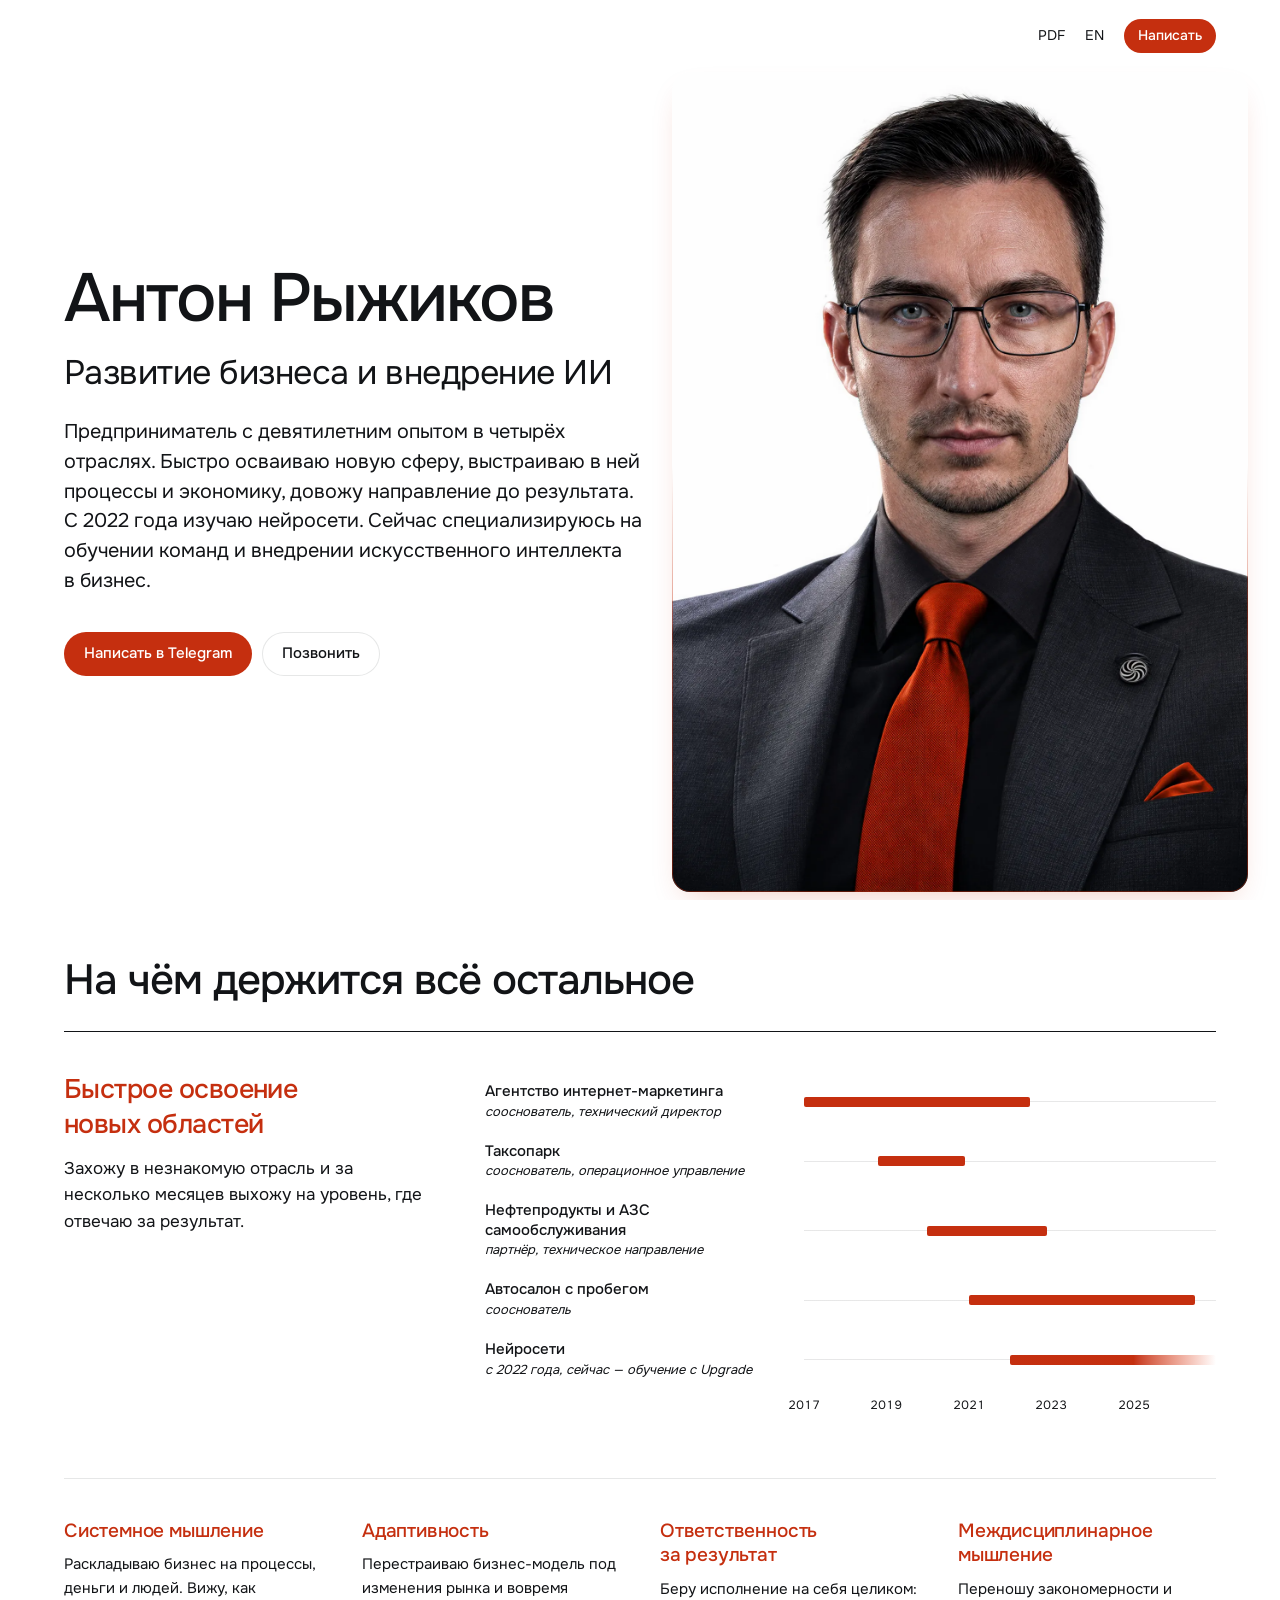
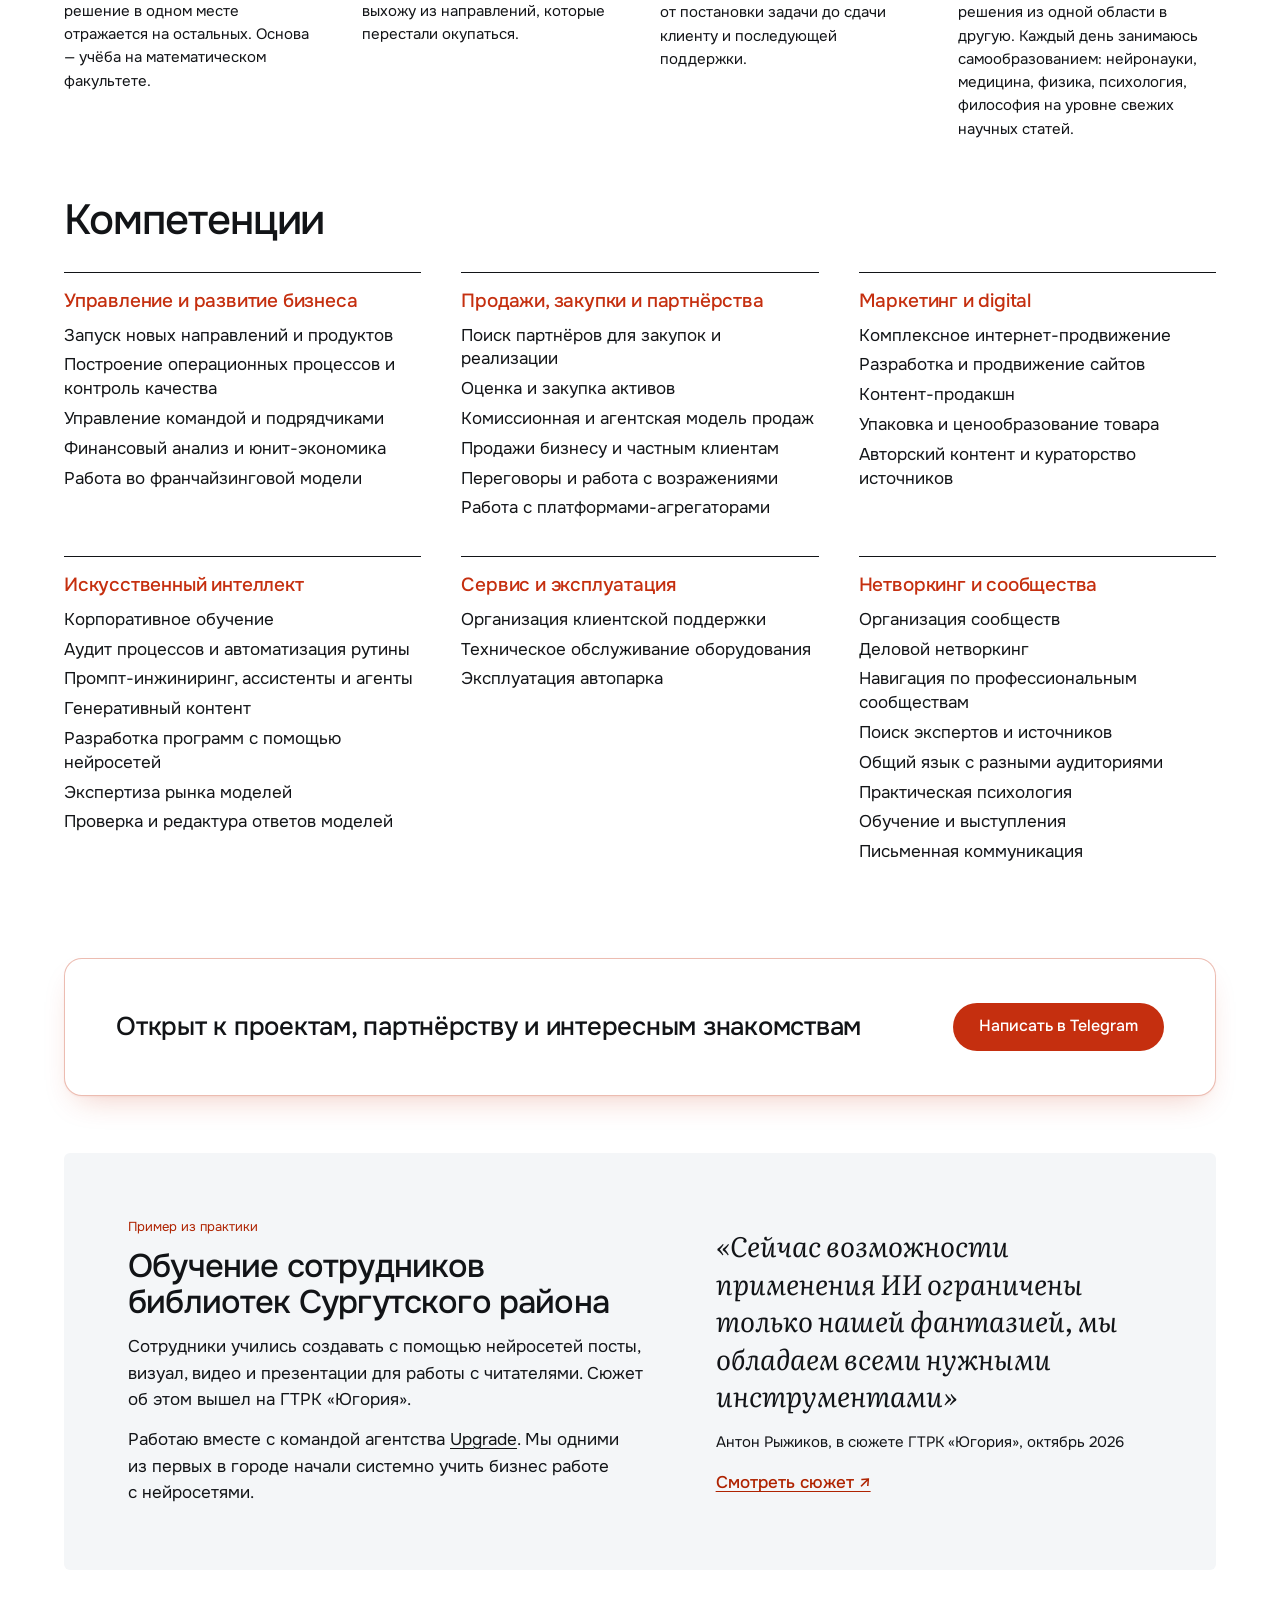
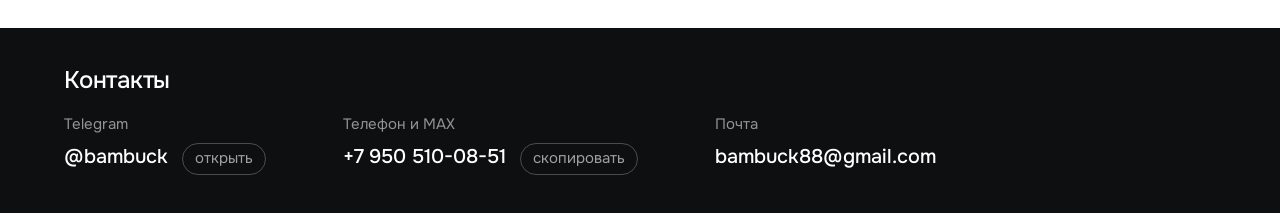
==== commit f323ae69: "Обновление сайта" ====
--- a/index.html
+++ b/index.html
@@ -12,7 +12,7 @@
 <link rel="preconnect" href="https://fonts.googleapis.com">
 <link rel="preconnect" href="https://fonts.gstatic.com" crossorigin>
 <link rel="stylesheet" href="https://fonts.googleapis.com/css2?family=Onest:wght@400;500;600&family=Literata:ital,opsz,wght@0,7..72,400;1,7..72,400&display=swap">
-<link rel="stylesheet" href="assets/style.css?v=mwg1d5gt">
+<link rel="stylesheet" href="assets/style.css?v=mwg1igm6">
 <script>document.documentElement.classList.add('js')</script>
 </head>
 <body class="page-cv">
@@ -44,7 +44,7 @@
       <p class="print-only hero__contacts"><span>Telegram @bambuck</span><span>Телефон и MAX +7 950 510-08-51</span><span>bambuck88@gmail.com</span></p>
     </div>
   </div>
-  <figure class="hero__media"><img src="assets/anton-color.webp?v=mwg1d5gt" alt="Антон Рыжиков" width="1920" height="1920" fetchpriority="high"></figure>
+  <figure class="hero__media"><img src="assets/anton-color.webp?v=mwg1igm6" alt="Антон Рыжиков" width="1920" height="1920" fetchpriority="high"></figure>
 </section>
 <section class="sec wrap" id="meta">
   <div class="shead"><h2>На чём держится всё остальное</h2></div>
@@ -140,6 +140,6 @@
   </div>
 </section>
 </main>
-<script src="assets/site.js?v=mwg1d5gt" defer></script>
+<script src="assets/site.js?v=mwg1igm6" defer></script>
 </body>
 </html>
--- a/assets/style.css
+++ b/assets/style.css
@@ -678,3 +678,12 @@
 @media screen and (min-width: 861px) {
   .page-ai .hero:not(.hero--space) .hero__media, .page-cv .hero:not(.hero--space) .hero__media { top: 72px; right: clamp(24px, 2.5vw, 48px); bottom: 8px; width: calc(50% - clamp(24px, 2.5vw, 48px) - 32px); }
 }
+/* s29b: обводка фото только там, где пиджак (низ карточки), над белым фоном её нет */
+@media screen and (min-width: 861px) {
+  .page-ai .hero:not(.hero--space) .hero__media, .page-cv .hero:not(.hero--space) .hero__media { border: 0; box-shadow: 0 14px 32px -14px oklch(0.54 0.19 33 / 0.28); }
+  .page-ai .hero:not(.hero--space) .hero__media::after, .page-cv .hero:not(.hero--space) .hero__media::after {
+    content: ""; position: absolute; inset: 0; border-radius: inherit; pointer-events: none;
+    box-shadow: inset 0 0 0 1px oklch(0.54 0.19 33 / 0.45);
+    -webkit-mask-image: linear-gradient(to bottom, transparent 48%, #000 66%); mask-image: linear-gradient(to bottom, transparent 48%, #000 66%);
+  }
+}
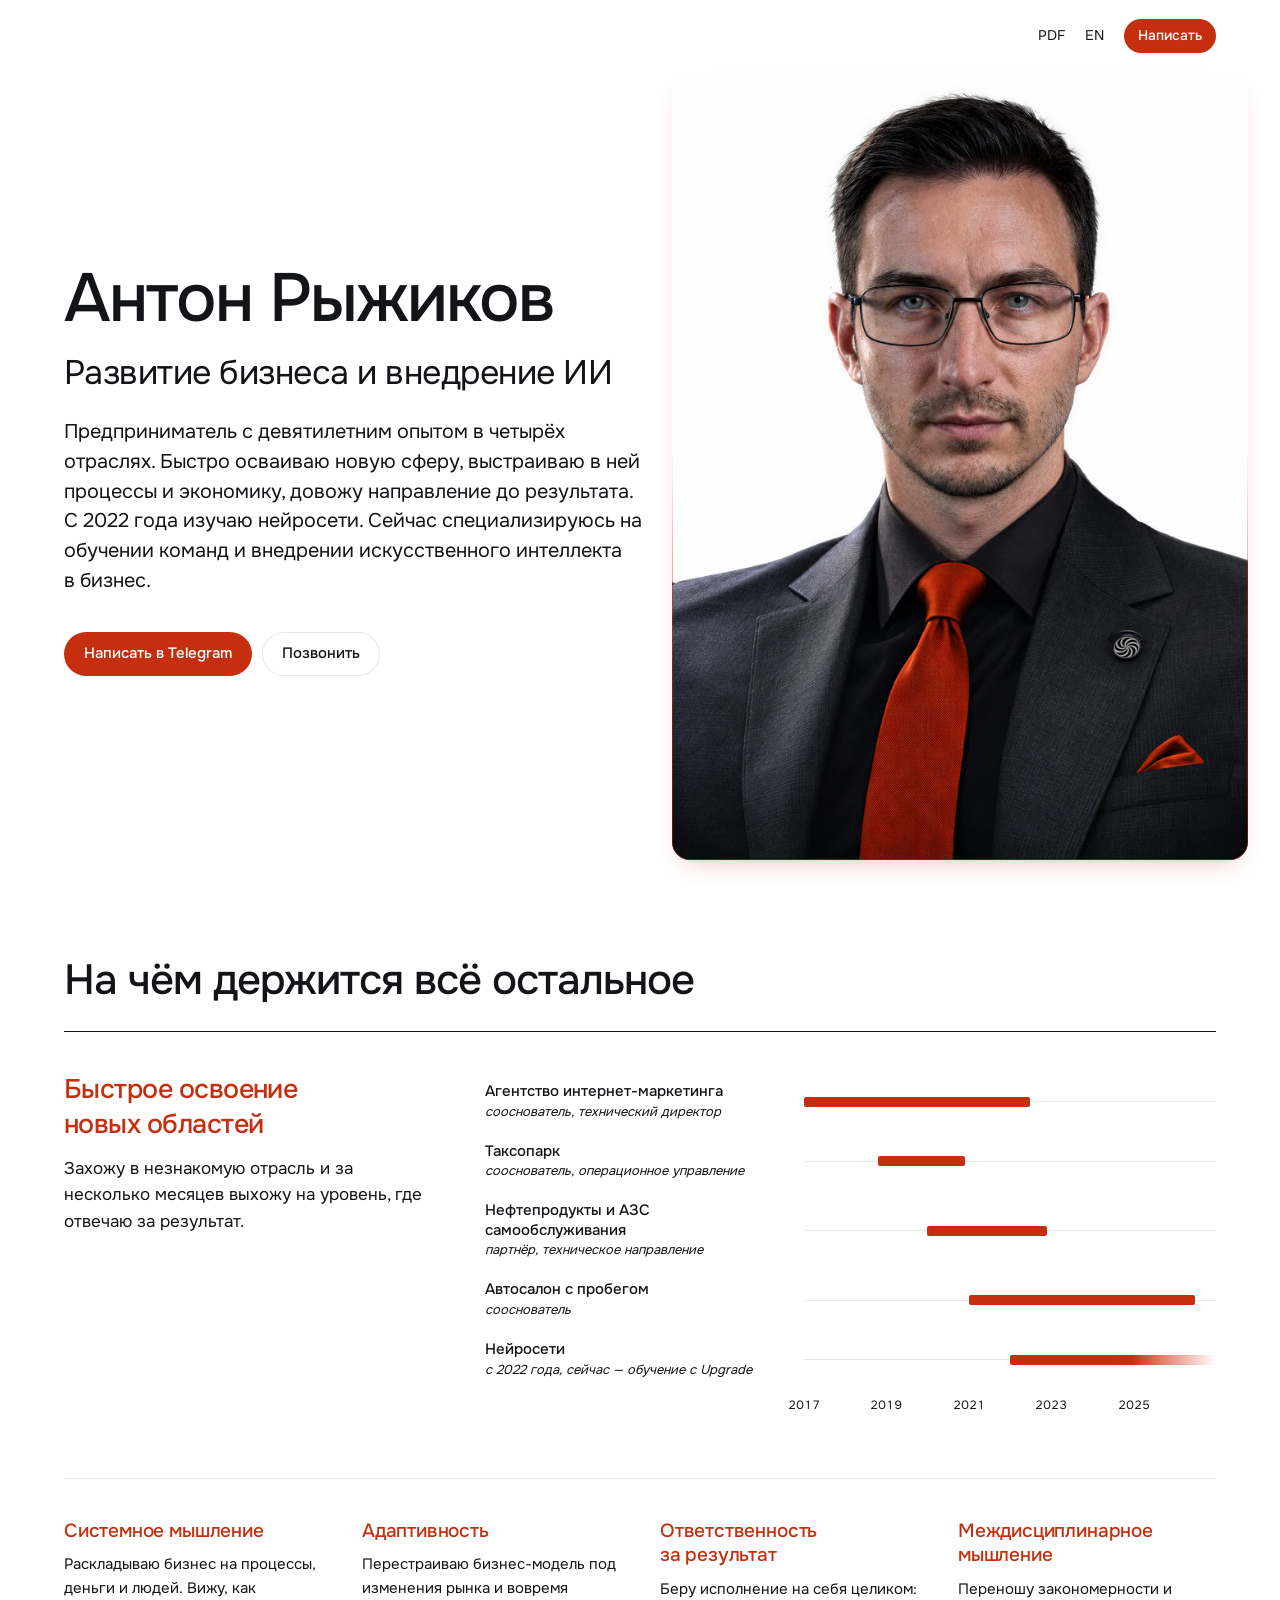
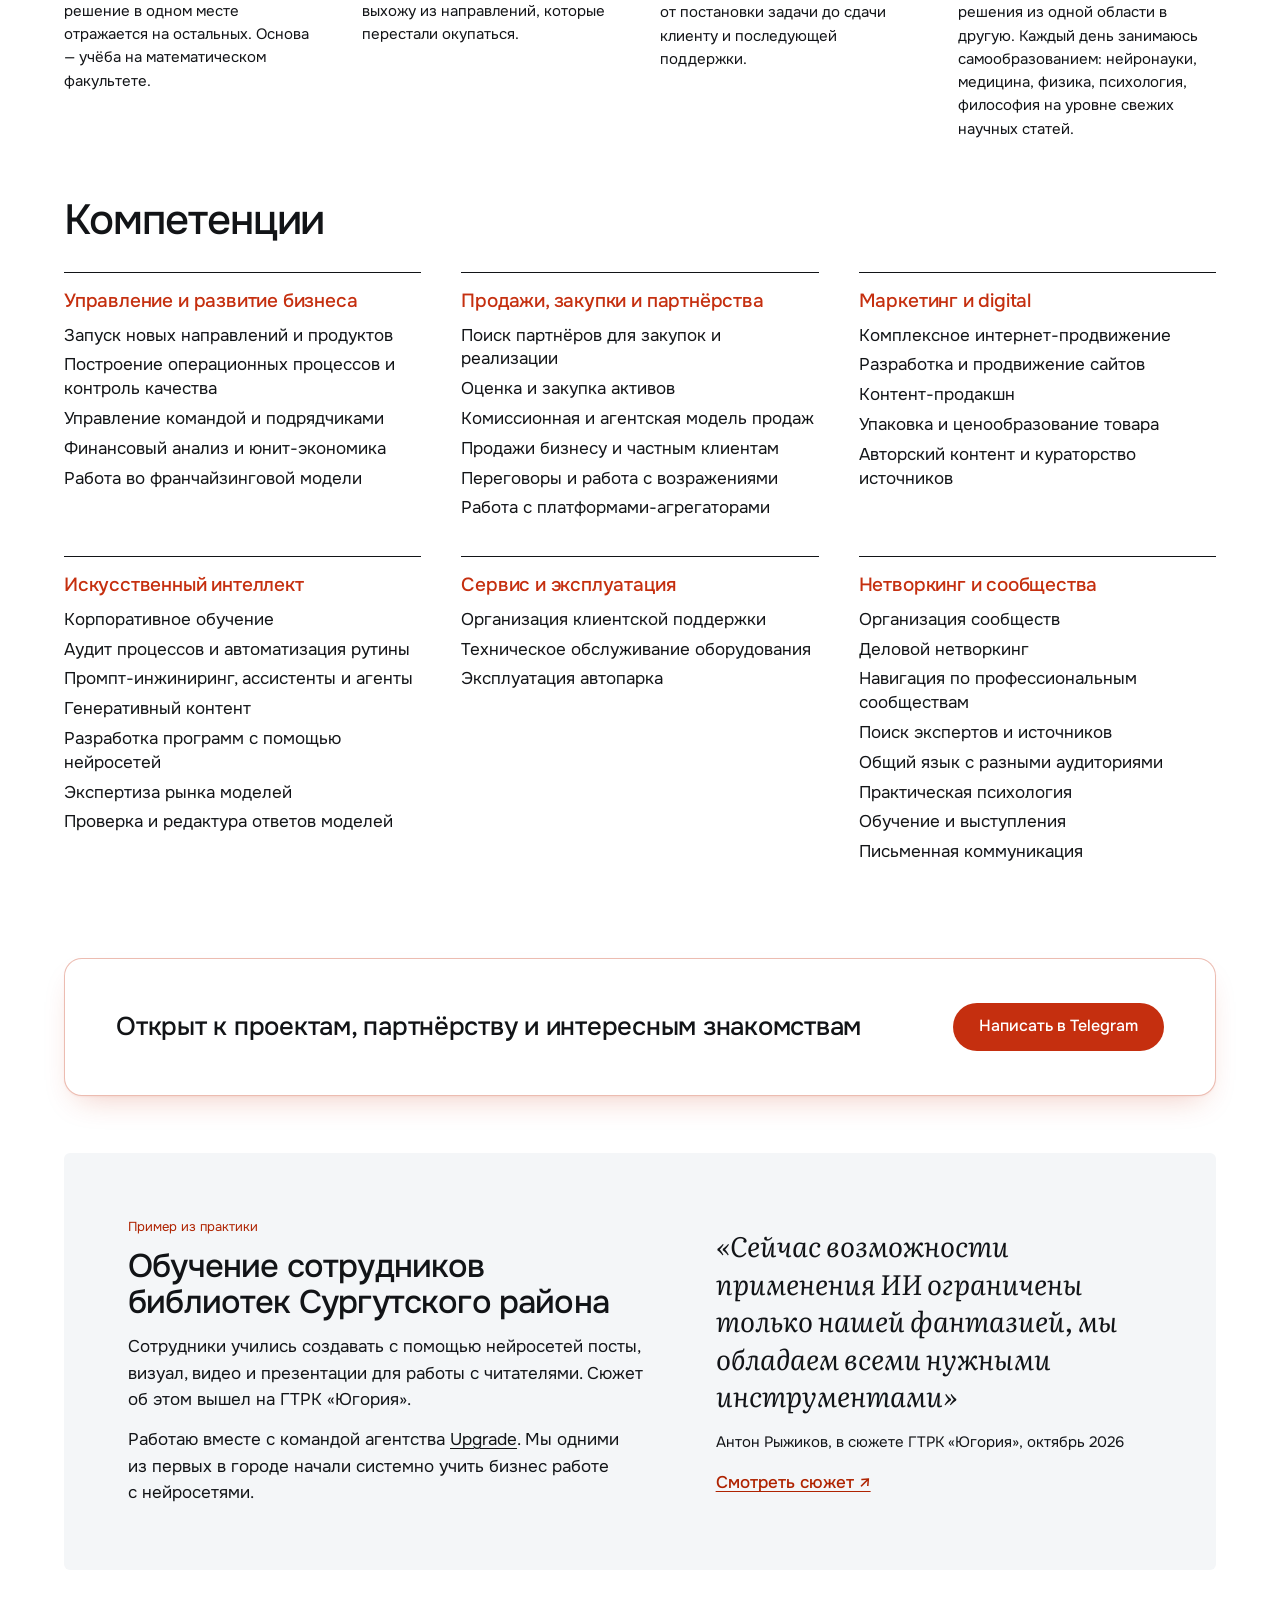
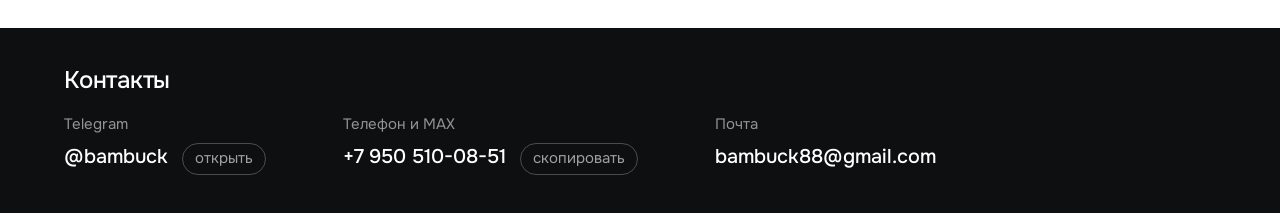
==== commit 3321afab: "Обновление сайта" ====
--- a/index.html
+++ b/index.html
@@ -12,7 +12,7 @@
 <link rel="preconnect" href="https://fonts.googleapis.com">
 <link rel="preconnect" href="https://fonts.gstatic.com" crossorigin>
 <link rel="stylesheet" href="https://fonts.googleapis.com/css2?family=Onest:wght@400;500;600&family=Literata:ital,opsz,wght@0,7..72,400;1,7..72,400&display=swap">
-<link rel="stylesheet" href="assets/style.css?v=mwg1igm6">
+<link rel="stylesheet" href="assets/style.css?v=mwg1ko86">
 <script>document.documentElement.classList.add('js')</script>
 </head>
 <body class="page-cv">
@@ -44,7 +44,7 @@
       <p class="print-only hero__contacts"><span>Telegram @bambuck</span><span>Телефон и MAX +7 950 510-08-51</span><span>bambuck88@gmail.com</span></p>
     </div>
   </div>
-  <figure class="hero__media"><img src="assets/anton-color.webp?v=mwg1igm6" alt="Антон Рыжиков" width="1920" height="1920" fetchpriority="high"></figure>
+  <figure class="hero__media"><img src="assets/anton-color.webp?v=mwg1ko86" alt="Антон Рыжиков" width="1920" height="1920" fetchpriority="high"></figure>
 </section>
 <section class="sec wrap" id="meta">
   <div class="shead"><h2>На чём держится всё остальное</h2></div>
@@ -140,6 +140,6 @@
   </div>
 </section>
 </main>
-<script src="assets/site.js?v=mwg1igm6" defer></script>
+<script src="assets/site.js?v=mwg1ko86" defer></script>
 </body>
 </html>
--- a/assets/style.css
+++ b/assets/style.css
@@ -687,3 +687,7 @@
     -webkit-mask-image: linear-gradient(to bottom, transparent 48%, #000 66%); mask-image: linear-gradient(to bottom, transparent 48%, #000 66%);
   }
 }
+/* s29c: тень фото не обрезается краем hero (overflow hidden): запас снизу 40px, тень ≤ 28px */
+@media screen and (min-width: 861px) {
+  .page-ai .hero:not(.hero--space) .hero__media, .page-cv .hero:not(.hero--space) .hero__media { bottom: 40px; box-shadow: 0 12px 24px -12px oklch(0.54 0.19 33 / 0.32); }
+}
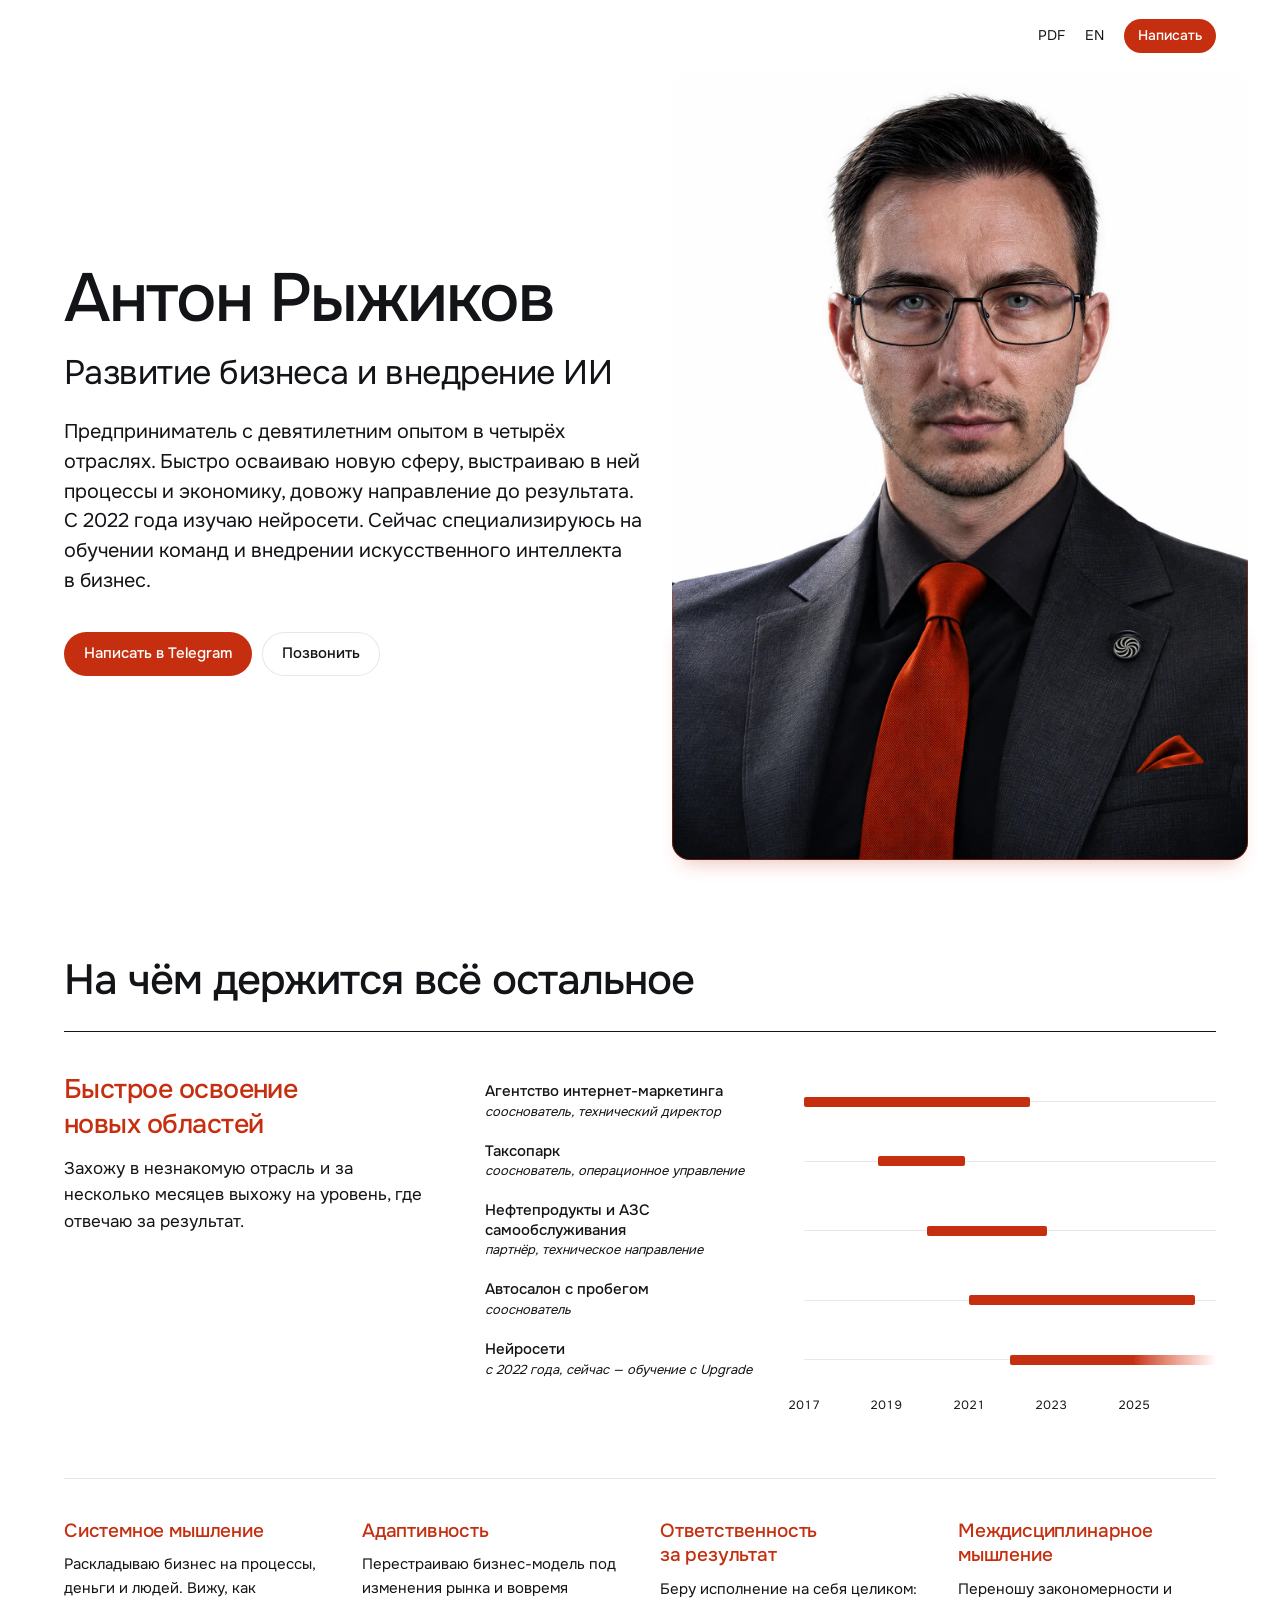
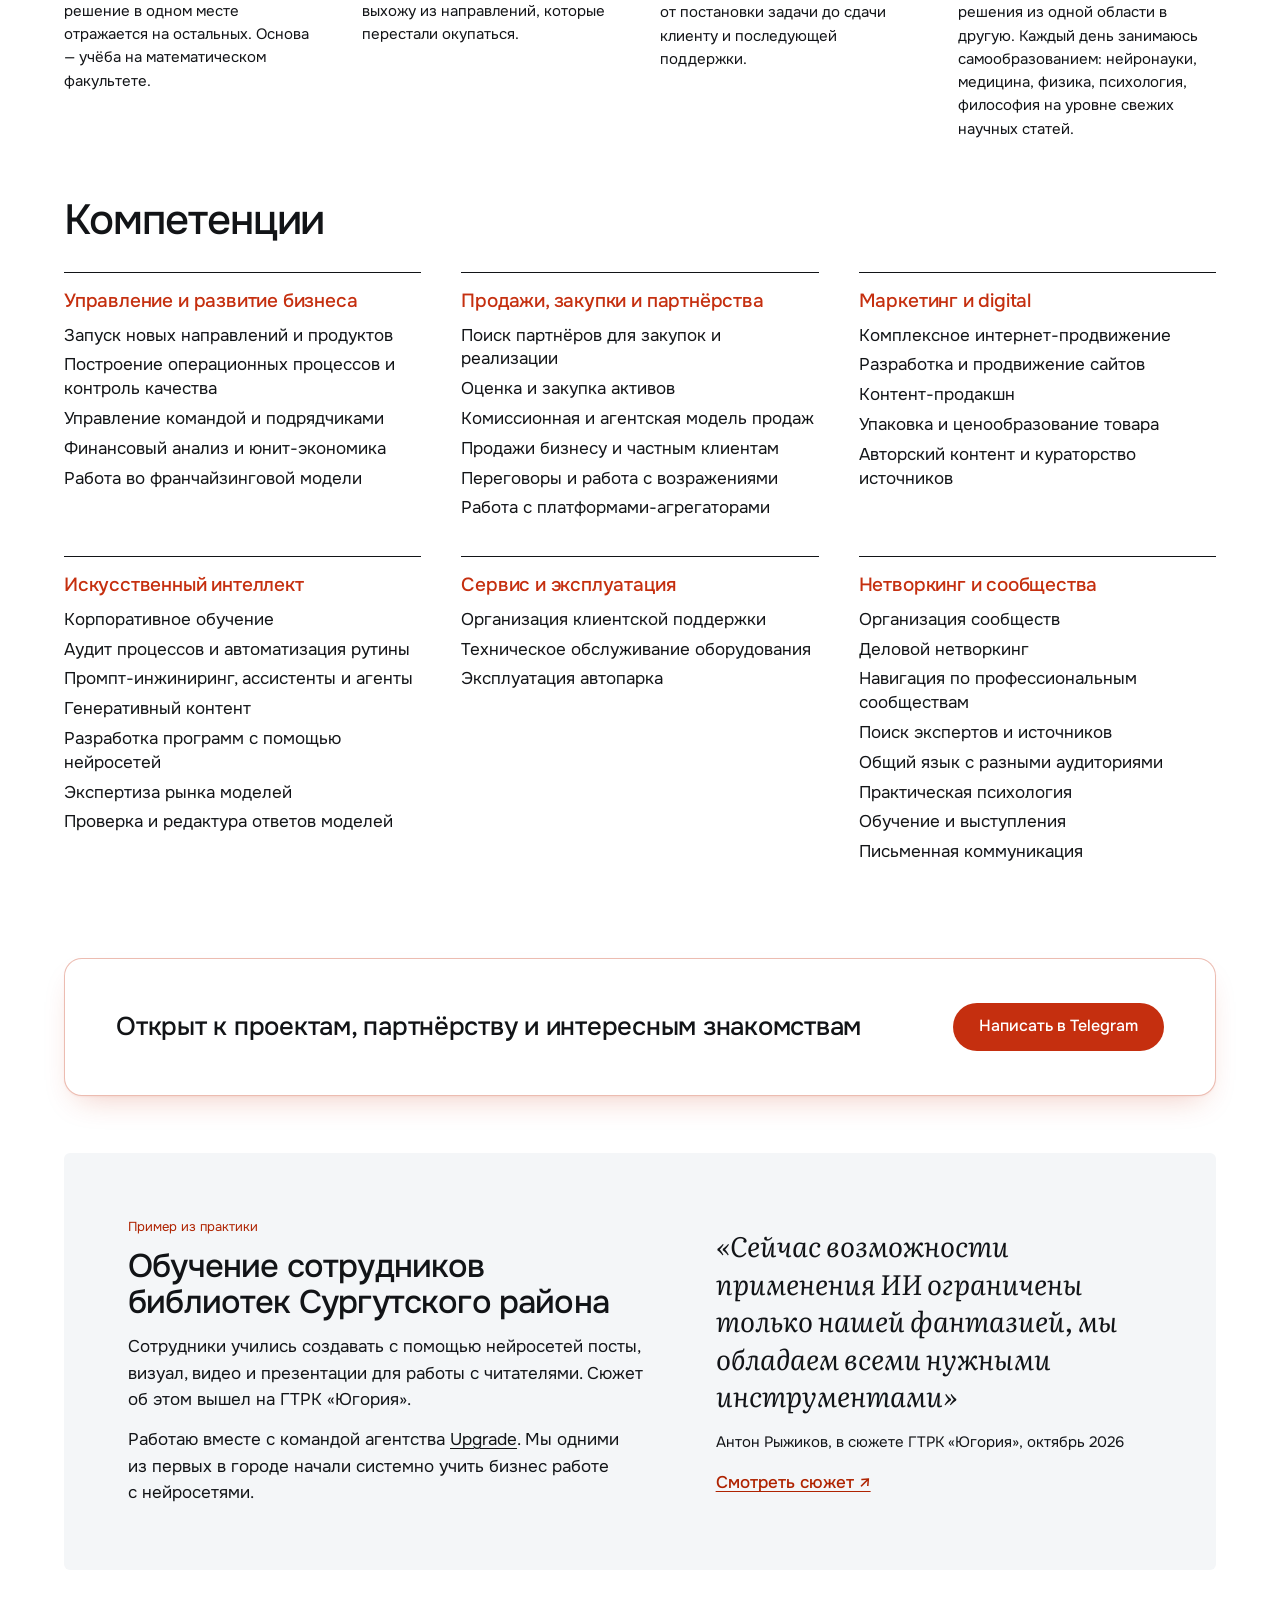
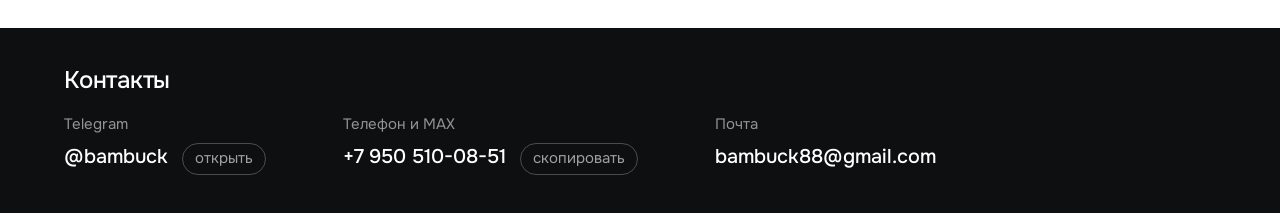
==== commit eaac4869: "Обновление сайта" ====
--- a/index.html
+++ b/index.html
@@ -12,7 +12,7 @@
 <link rel="preconnect" href="https://fonts.googleapis.com">
 <link rel="preconnect" href="https://fonts.gstatic.com" crossorigin>
 <link rel="stylesheet" href="https://fonts.googleapis.com/css2?family=Onest:wght@400;500;600&family=Literata:ital,opsz,wght@0,7..72,400;1,7..72,400&display=swap">
-<link rel="stylesheet" href="assets/style.css?v=mwg1ko86">
+<link rel="stylesheet" href="assets/style.css?v=mwg1vljf">
 <script>document.documentElement.classList.add('js')</script>
 </head>
 <body class="page-cv">
@@ -44,7 +44,7 @@
       <p class="print-only hero__contacts"><span>Telegram @bambuck</span><span>Телефон и MAX +7 950 510-08-51</span><span>bambuck88@gmail.com</span></p>
     </div>
   </div>
-  <figure class="hero__media"><img src="assets/anton-color.webp?v=mwg1ko86" alt="Антон Рыжиков" width="1920" height="1920" fetchpriority="high"></figure>
+  <figure class="hero__media"><img src="assets/anton-color.webp?v=mwg1vljf" alt="Антон Рыжиков" width="1920" height="1920" fetchpriority="high"></figure>
 </section>
 <section class="sec wrap" id="meta">
   <div class="shead"><h2>На чём держится всё остальное</h2></div>
@@ -140,6 +140,6 @@
   </div>
 </section>
 </main>
-<script src="assets/site.js?v=mwg1ko86" defer></script>
+<script src="assets/site.js?v=mwg1vljf" defer></script>
 </body>
 </html>
--- a/assets/style.css
+++ b/assets/style.css
@@ -691,3 +691,24 @@
 @media screen and (min-width: 861px) {
   .page-ai .hero:not(.hero--space) .hero__media, .page-cv .hero:not(.hero--space) .hero__media { bottom: 40px; box-shadow: 0 12px 24px -12px oklch(0.54 0.19 33 / 0.32); }
 }
+/* s29d: тень и обводка фото — ровно от линии пиджака (--jl/--jr считает site.js); шаги однотонные приглушённые */
+@media screen and (min-width: 861px) {
+  .page-ai .hero:not(.hero--space) .hero__media, .page-cv .hero:not(.hero--space) .hero__media { --jl: 66%; --jr: 66%; overflow: visible; box-shadow: none; }
+  .page-ai .hero:not(.hero--space) .hero__media img, .page-cv .hero:not(.hero--space) .hero__media img { position: relative; border-radius: 18px; }
+  .page-ai .hero:not(.hero--space) .hero__media::after, .page-cv .hero:not(.hero--space) .hero__media::after {
+    z-index: 2; box-shadow: inset 1px 0 0 0 oklch(0.54 0.19 33 / 0.45), inset -1px 0 0 0 oklch(0.54 0.19 33 / 0.45), inset 0 -1px 0 0 oklch(0.54 0.19 33 / 0.45);
+    -webkit-mask-image: linear-gradient(to bottom, transparent var(--jl), #000 var(--jl)), linear-gradient(to bottom, transparent var(--jr), #000 var(--jr));
+    -webkit-mask-size: 50% 100%; -webkit-mask-position: 0 0, 100% 0; -webkit-mask-repeat: no-repeat;
+    mask-image: linear-gradient(to bottom, transparent var(--jl), #000 var(--jl)), linear-gradient(to bottom, transparent var(--jr), #000 var(--jr));
+    mask-size: 50% 100%; mask-position: 0 0, 100% 0; mask-repeat: no-repeat;
+  }
+  /* тень: отдельный слой под фото, начинается на линии пиджака */
+  .page-ai .hero:not(.hero--space) .hero__media::before, .page-cv .hero:not(.hero--space) .hero__media::before {
+    content: ""; position: absolute; left: 0; right: 0; bottom: 0; top: min(var(--jl), var(--jr)); z-index: 0; border-radius: 0 0 18px 18px; pointer-events: none;
+    box-shadow: 0 12px 22px -10px oklch(0.54 0.19 33 / 0.32);
+  }
+}
+.page-ai .steps li .steps__n, .page-ai .steps li:nth-child(n) .steps__n, .page-ai .steps li:last-child .steps__n { --k: 82% !important; color: #fff !important; box-shadow: none !important; }
+@media screen and (min-width: 861px) {
+  .page-ai .hero:not(.hero--space) .hero__media::before, .page-cv .hero:not(.hero--space) .hero__media::before { top: calc(max(var(--jl), var(--jr)) + 3%); box-shadow: 0 12px 20px -10px oklch(0.54 0.19 33 / 0.32); }
+}
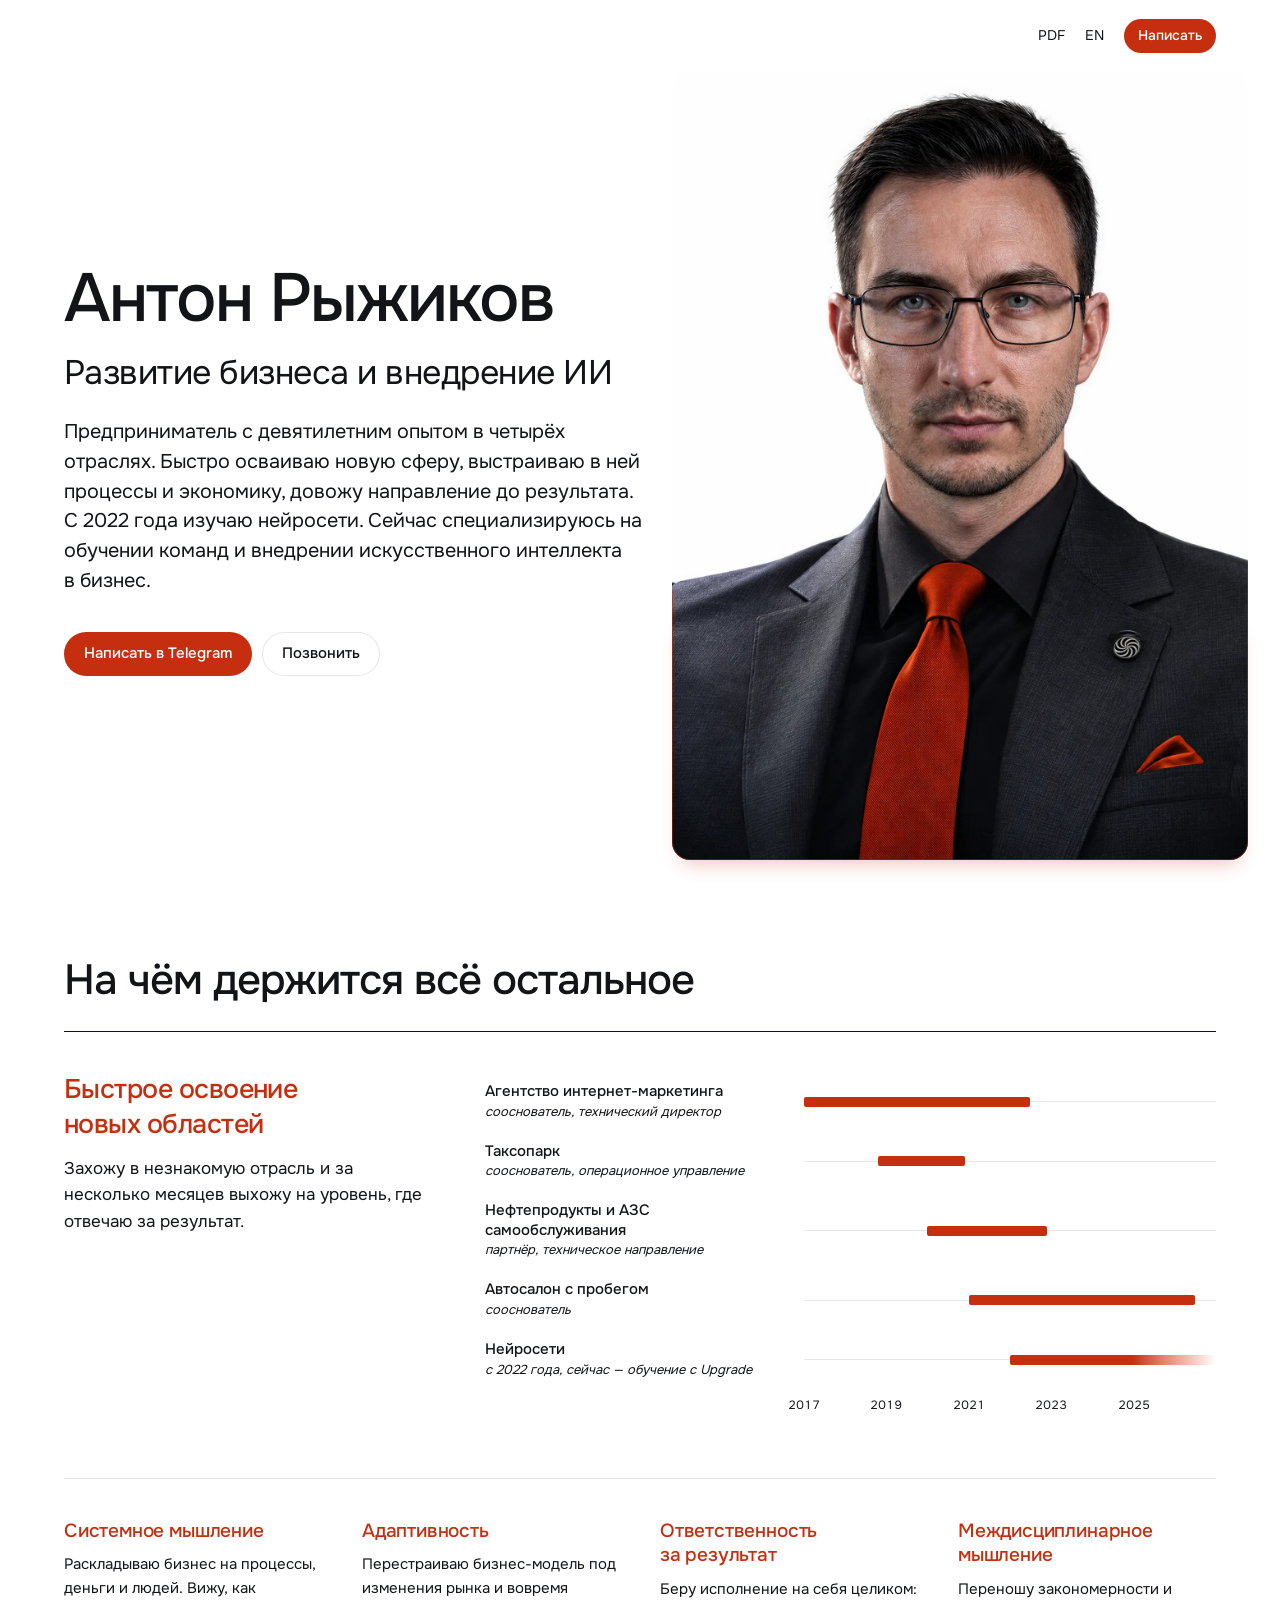
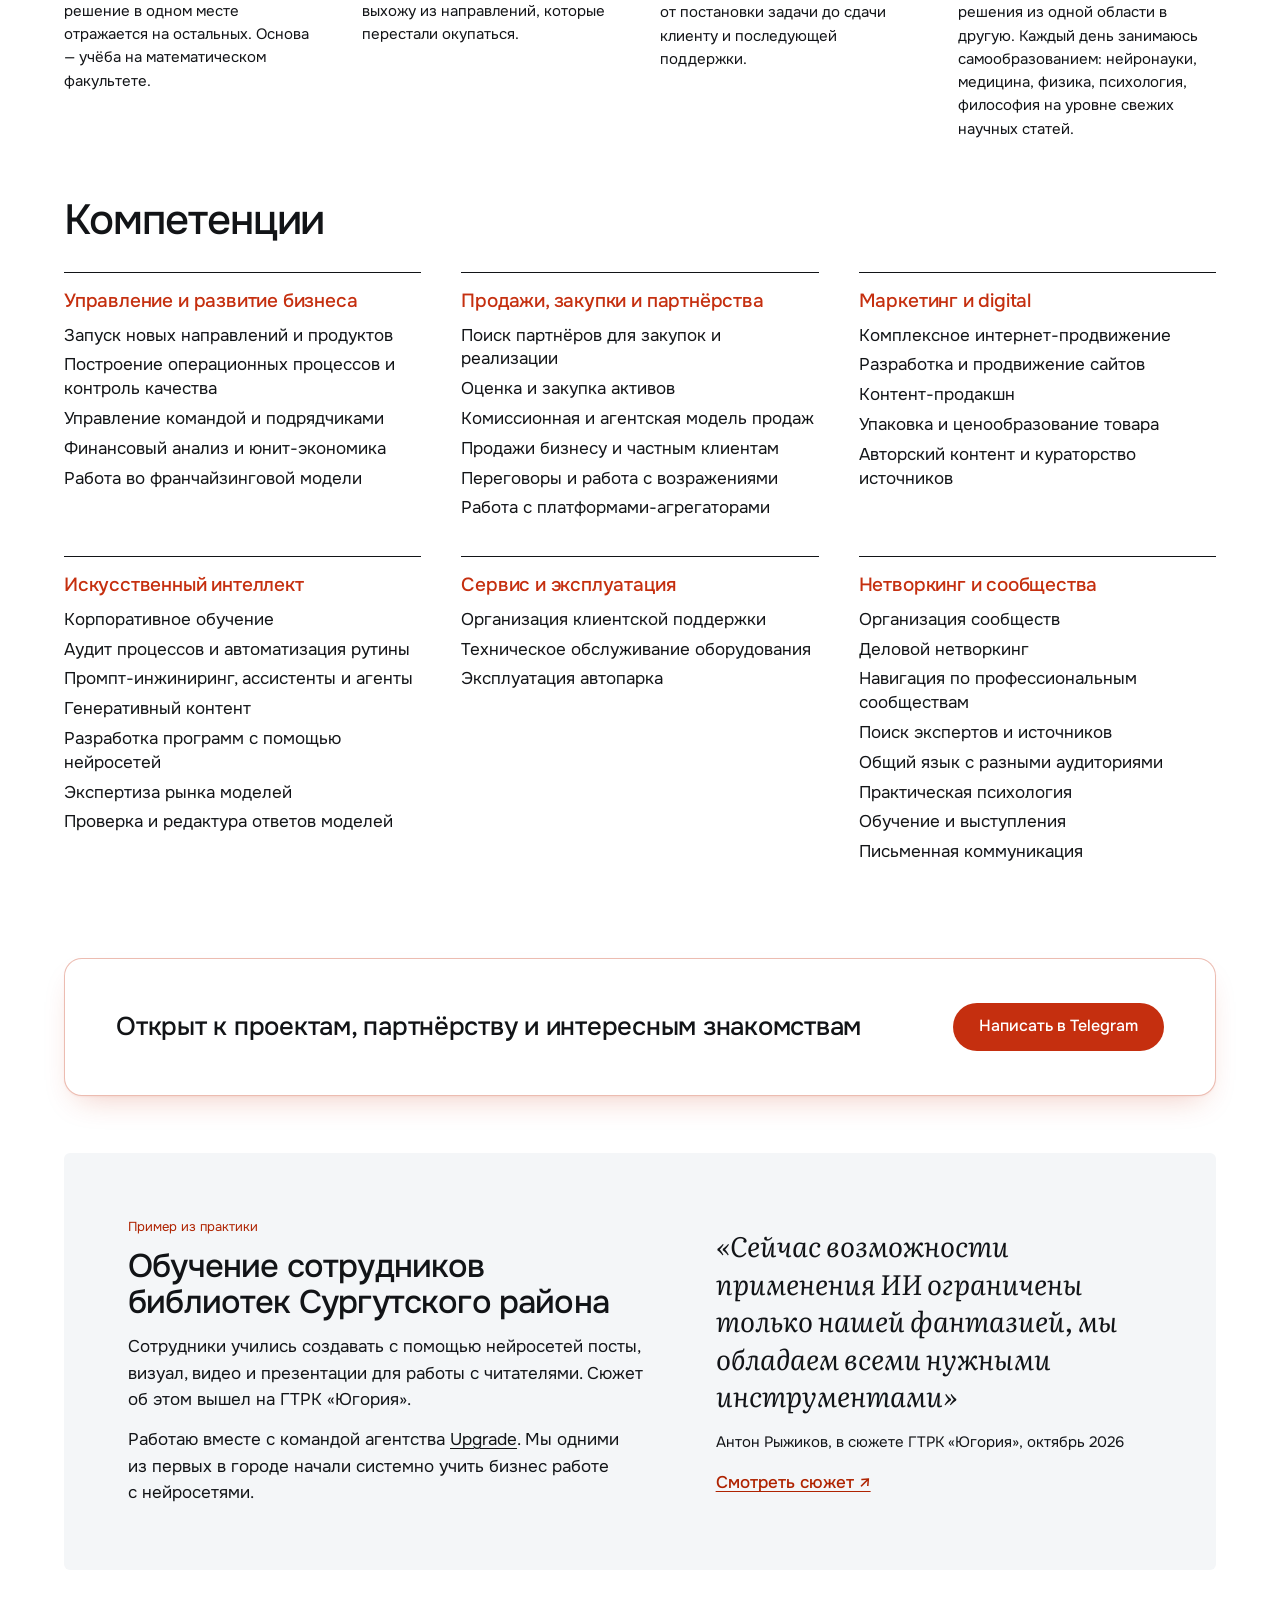
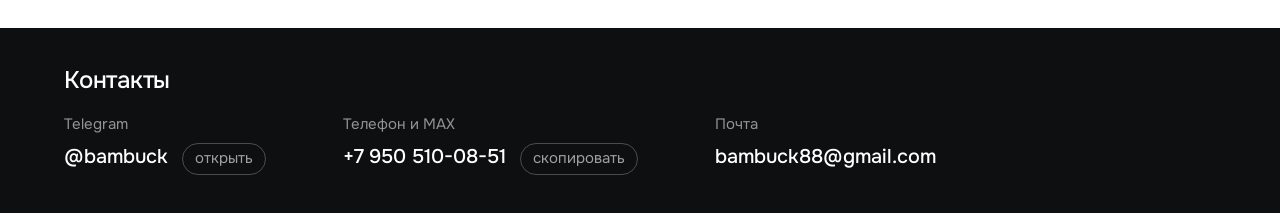
==== commit 5b315885: "Обновление сайта" ====
--- a/index.html
+++ b/index.html
@@ -12,7 +12,7 @@
 <link rel="preconnect" href="https://fonts.googleapis.com">
 <link rel="preconnect" href="https://fonts.gstatic.com" crossorigin>
 <link rel="stylesheet" href="https://fonts.googleapis.com/css2?family=Onest:wght@400;500;600&family=Literata:ital,opsz,wght@0,7..72,400;1,7..72,400&display=swap">
-<link rel="stylesheet" href="assets/style.css?v=mwg1vljf">
+<link rel="stylesheet" href="assets/style.css?v=mwg20c2m">
 <script>document.documentElement.classList.add('js')</script>
 </head>
 <body class="page-cv">
@@ -44,7 +44,7 @@
       <p class="print-only hero__contacts"><span>Telegram @bambuck</span><span>Телефон и MAX +7 950 510-08-51</span><span>bambuck88@gmail.com</span></p>
     </div>
   </div>
-  <figure class="hero__media"><img src="assets/anton-color.webp?v=mwg1vljf" alt="Антон Рыжиков" width="1920" height="1920" fetchpriority="high"></figure>
+  <figure class="hero__media"><img src="assets/anton-color.webp?v=mwg20c2m" alt="Антон Рыжиков" width="1920" height="1920" fetchpriority="high"></figure>
 </section>
 <section class="sec wrap" id="meta">
   <div class="shead"><h2>На чём держится всё остальное</h2></div>
@@ -140,6 +140,6 @@
   </div>
 </section>
 </main>
-<script src="assets/site.js?v=mwg1vljf" defer></script>
+<script src="assets/site.js?v=mwg20c2m" defer></script>
 </body>
 </html>
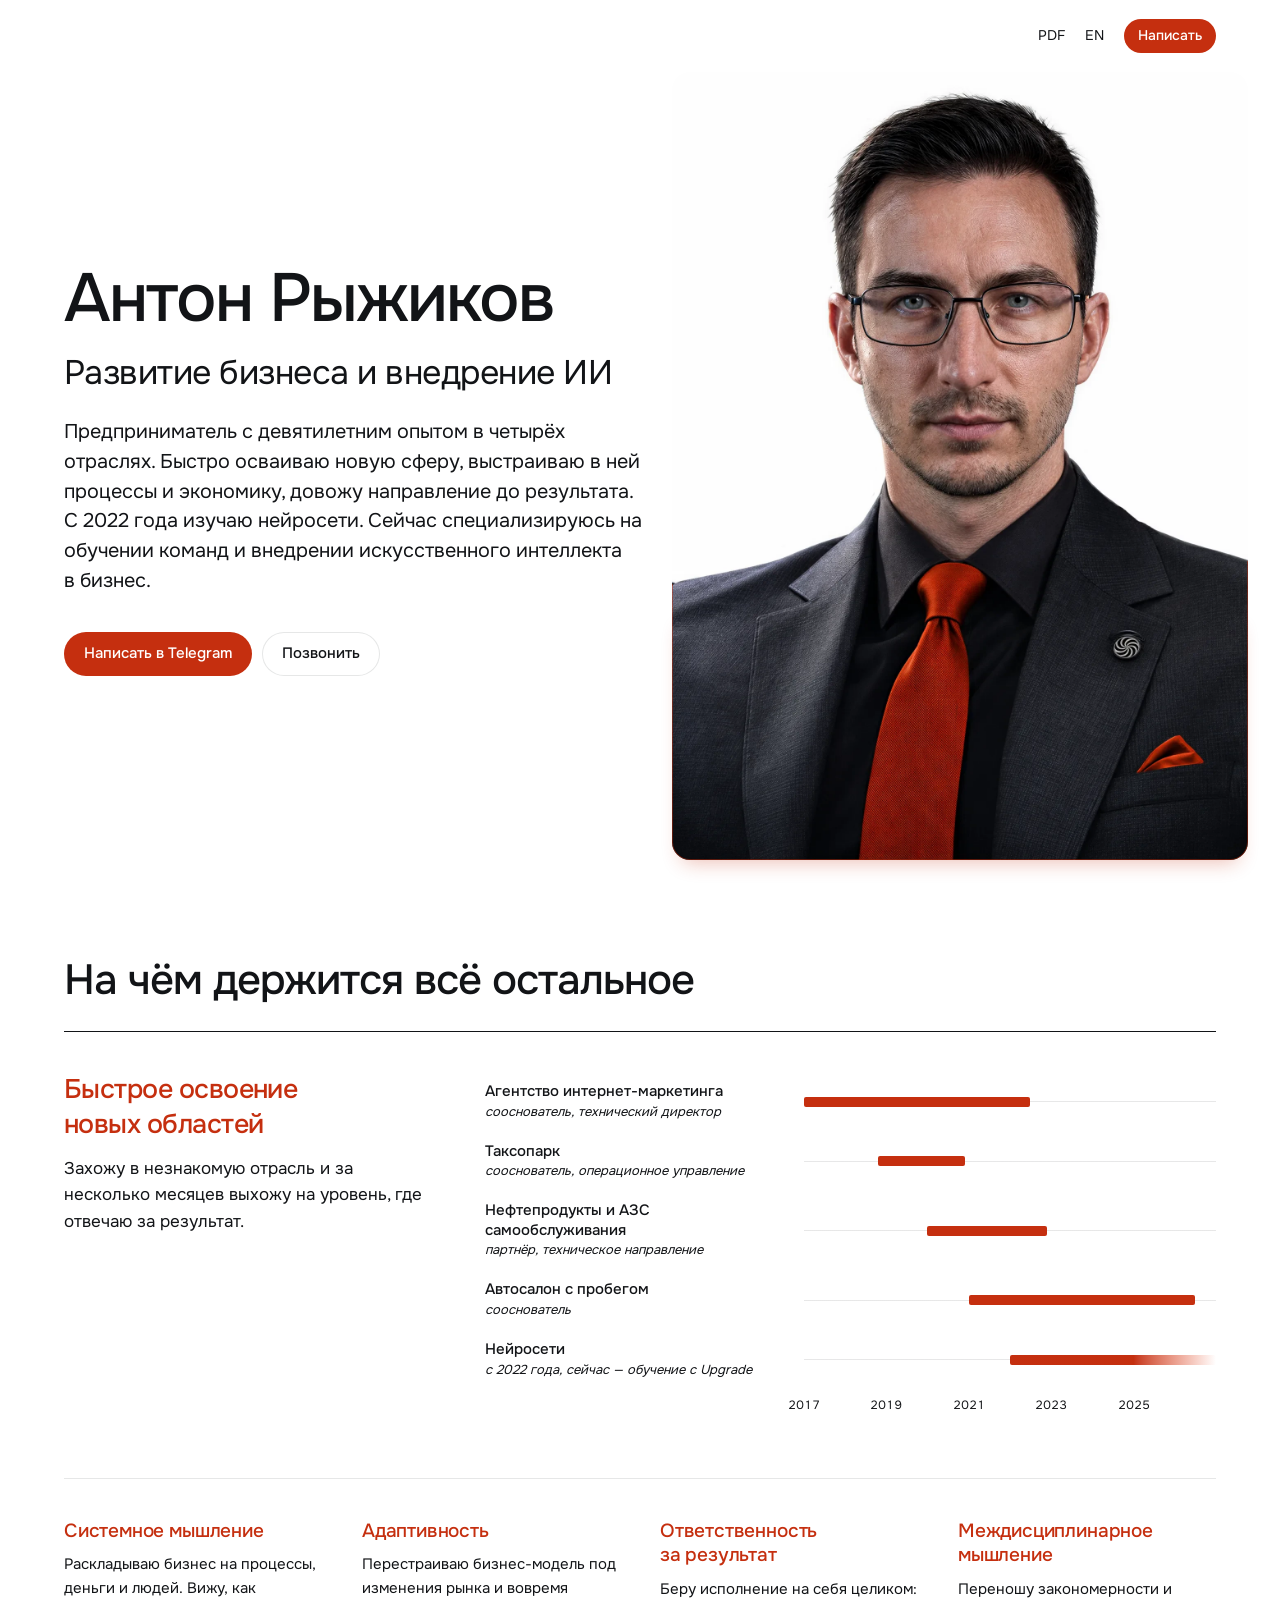
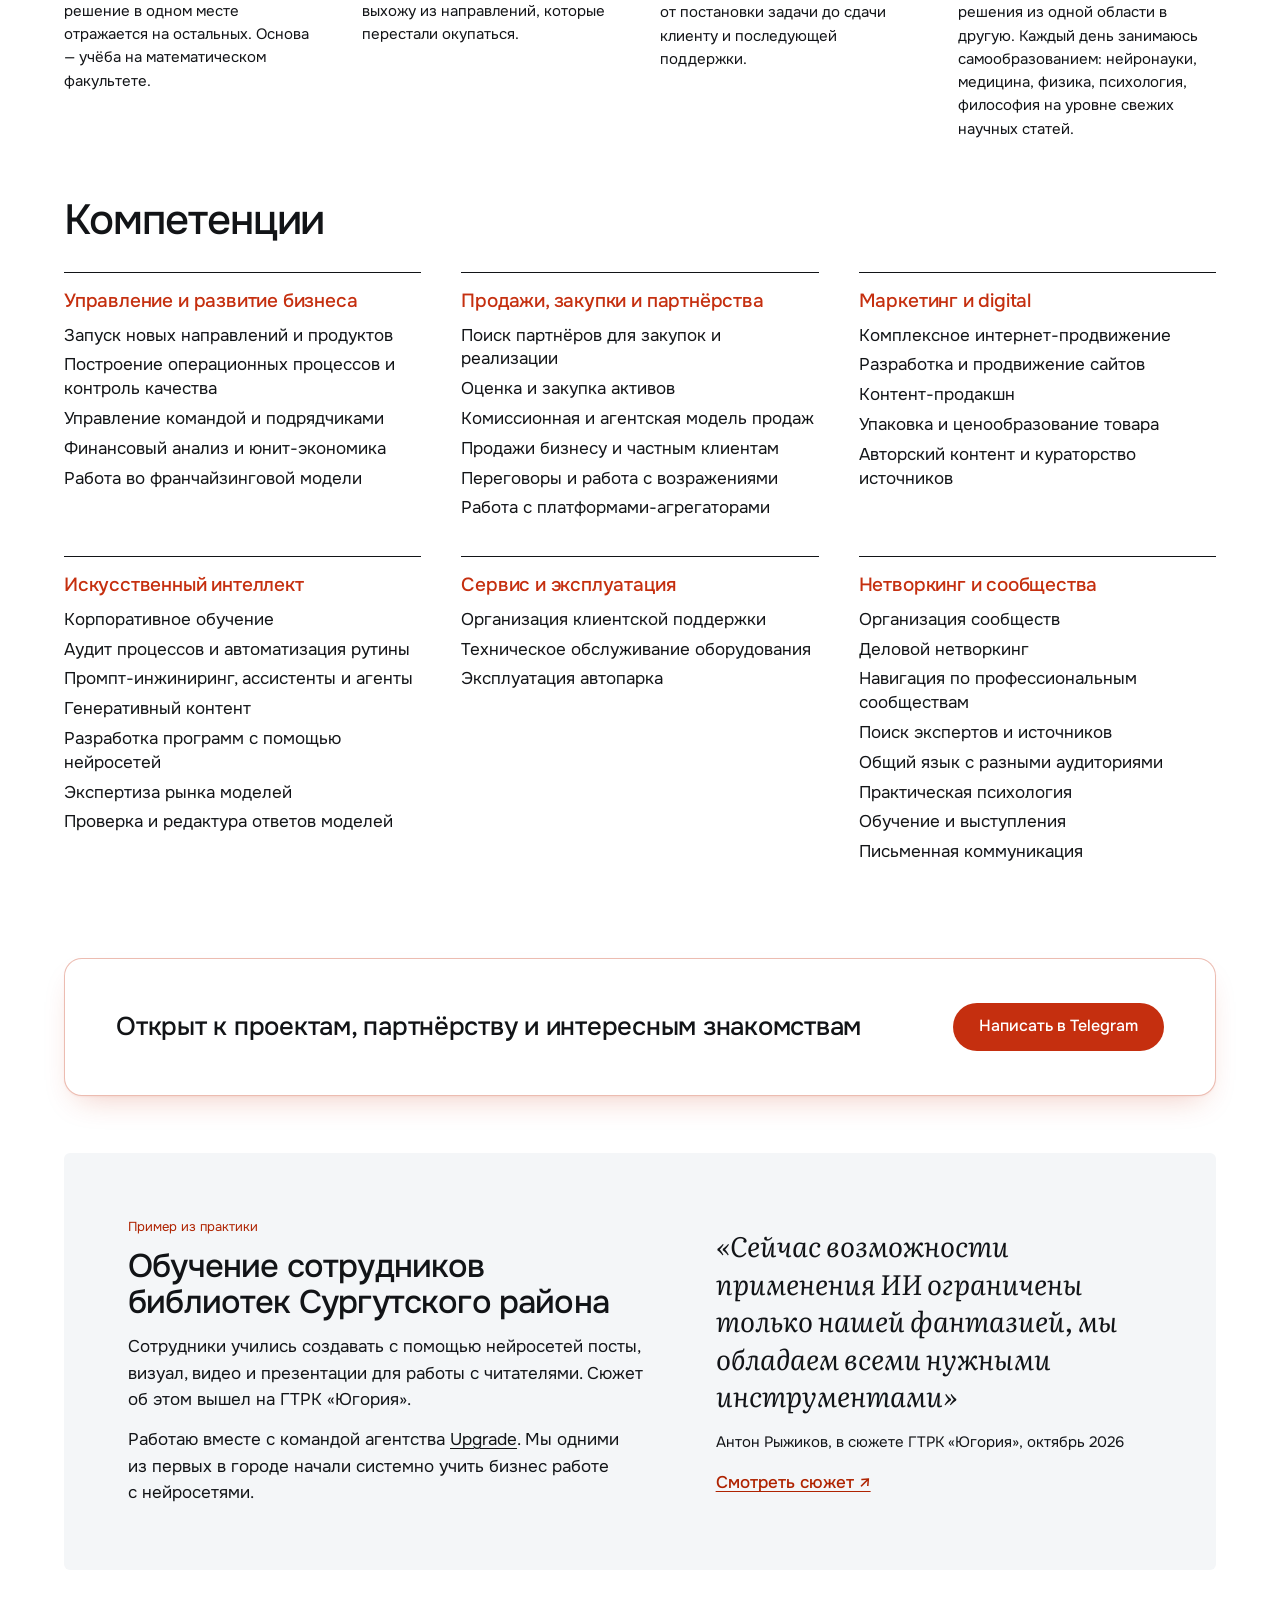
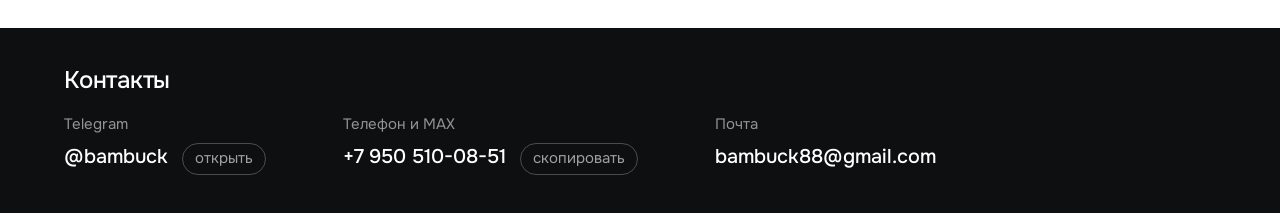
==== commit cc32f36a: "Обновление сайта" ====
--- a/index.html
+++ b/index.html
@@ -8,20 +8,20 @@
 <meta property="og:title" content="Антон Рыжиков — развитие бизнеса и внедрение ИИ">
 <meta property="og:description" content="Предприниматель с девятилетним опытом в четырёх отраслях: запуск направлений, процессы, продажи, маркетинг, внедрение ИИ.">
 <meta property="og:type" content="profile">
-<link rel="alternate" hreflang="en" href="index.en.html">
+<link rel="alternate" hreflang="en" href="/index.en">
 <link rel="preconnect" href="https://fonts.googleapis.com">
 <link rel="preconnect" href="https://fonts.gstatic.com" crossorigin>
 <link rel="stylesheet" href="https://fonts.googleapis.com/css2?family=Onest:wght@400;500;600&family=Literata:ital,opsz,wght@0,7..72,400;1,7..72,400&display=swap">
-<link rel="stylesheet" href="assets/style.css?v=mwg20c2m">
+<link rel="stylesheet" href="assets/style.css?v=mwgqnndb">
 <script>document.documentElement.classList.add('js')</script>
 </head>
-<body class="page-cv">
+<body class="page-cv m-left">
 <header class="topbar">
   <div class="wrap topbar__in">
     <a class="topbar__name" href="#top">Антон Рыжиков</a>
     <nav class="topbar__meta" aria-label="Версии страницы">
       <a href="pdf/Ryzhikov-CV-RU.pdf" download>PDF</a>
-      <a href="index.en.html" hreflang="en" lang="en">EN</a>
+      <a href="/index.en" hreflang="en" lang="en">EN</a>
       <a class="btn btn--sm" href="https://t.me/bambuck">Написать</a>
     </nav>
   </div>
@@ -44,7 +44,7 @@
       <p class="print-only hero__contacts"><span>Telegram @bambuck</span><span>Телефон и MAX +7 950 510-08-51</span><span>bambuck88@gmail.com</span></p>
     </div>
   </div>
-  <figure class="hero__media"><img src="assets/anton-color.webp?v=mwg20c2m" alt="Антон Рыжиков" width="1920" height="1920" fetchpriority="high"></figure>
+  <figure class="hero__media"><img src="assets/anton-color.webp?v=mwgqnndb" alt="Антон Рыжиков" width="1920" height="1920" fetchpriority="high"></figure>
 </section>
 <section class="sec wrap" id="meta">
   <div class="shead"><h2>На чём держится всё остальное</h2></div>
@@ -140,6 +140,6 @@
   </div>
 </section>
 </main>
-<script src="assets/site.js?v=mwg20c2m" defer></script>
+<script src="assets/site.js?v=mwgqnndb" defer></script>
 </body>
 </html>
--- a/assets/style.css
+++ b/assets/style.css
@@ -712,3 +712,68 @@
 @media screen and (min-width: 861px) {
   .page-ai .hero:not(.hero--space) .hero__media::before, .page-cv .hero:not(.hero--space) .hero__media::before { top: calc(max(var(--jl), var(--jr)) + 3%); box-shadow: 0 12px 20px -10px oklch(0.54 0.19 33 / 0.32); }
 }
+
+/* ═══ s30 ТЕСТ: телефон без сплошной центровки — только body.m-left (ai-m / index-m) ═══
+   Одна левая ось на 20px от края; акценты держат ритм: полоса у выводов и цитат, линия шагов. */
+@media screen and (max-width: 640px) {
+  .m-left .hero__copy, .m-left .shead, .m-left h2, .m-left .note, .m-left .why, .m-left .case,
+  .m-left .tiles li, .m-left .feature, .m-left .meta li, .m-left .skills section, .m-left .showcase,
+  .m-left .band__head, .m-left .clist li, .m-left .cta__in, .m-left .compare__row { text-align: left; }
+  /* шапка: фото слева по оси текста, имя и подзаголовок с левого края */
+  .m-left .hero:not(.hero--space) .hero__media { width: 112px; height: 112px; margin: 80px 0 0 var(--pad); }
+  .m-left .hero__copy { padding: 22px 0 8px; }
+  .m-left .hero h1, .m-left .lead, .m-left .hero .role { margin-inline: 0; }
+  .m-left.page-ai .hero .role { max-width: 17em; }
+  .m-left .actions { justify-content: flex-start; }
+  /* заголовки разделов: слева, без центровки */
+  .m-left .shead { justify-content: flex-start; }
+  .m-left h2 { margin-inline: 0; }
+  /* сравнение: вывод с тонкой полосой цвета кнопки */
+  .m-left .compare__row { gap: 6px; }
+  .m-left .compare__ai { border-left: 2px solid var(--accent); padding: 2px 0 2px 14px; margin-top: 6px; }
+  /* шаги: номер слева, текст слева, номера связаны тонкой линией */
+  .m-left .steps { gap: 0; }
+  .m-left .steps li { grid-template-columns: 36px 1fr; column-gap: 16px; align-items: start; text-align: left; padding-bottom: 22px; }
+  .m-left .steps li:last-child { padding-bottom: 0; }
+  .m-left .steps__n { grid-row: 1 / span 2; }
+  .m-left .steps li h3 { padding-top: 6px; margin-bottom: 4px; }
+  .m-left .steps li:not(:last-child)::after { content: ""; position: absolute; left: 17px; top: 42px; bottom: 6px; width: 2px; border-radius: 1px; background: oklch(0.54 0.19 33 / 0.22); }
+  /* плашка-призыв: текст слева, кнопка во всю ширину */
+  .m-left .cta__in { align-items: stretch; }
+  .m-left .cta__btn { width: 100%; justify-content: center; }
+  /* кейс и цитаты: полоса слева вместо центровки */
+  .m-left .case__quote, .m-left .showcase__quote { border-left: 2px solid var(--accent) !important; padding-left: 16px !important; text-align: left; }
+  /* подвал: подпись над значением, всё от левого края */
+  .m-left .clist li { justify-items: start; }
+  .m-left .cbox { justify-content: flex-start; }
+}
+@media screen and (max-width: 640px) {
+  /* полоса — только у цитаты и подписи, ссылка «Смотреть сюжет» ниже без полосы */
+  .m-left .showcase__quote { border-left: 0 !important; padding-left: 0 !important; }
+  .m-left .showcase__quote .quote, .m-left .showcase__quote figcaption { border-left: 2px solid var(--accent); padding-left: 16px; margin-top: 0; margin-bottom: 0; }
+  .m-left .showcase__quote figcaption { padding-top: 12px; }
+  .m-left .showcase { gap: 28px; }
+}
+/* s30b (после ресёрча 16+4 сайтов на 375): имя и фото одной строкой; один акцент на блок; больше воздуха между разделами */
+@media screen and (max-width: 640px) {
+  .m-left .hero { position: relative; }
+  .m-left .hero:not(.hero--space) .hero__media { position: absolute; top: 96px; right: var(--pad); left: auto; width: 96px; height: 96px; margin: 0; z-index: 3; }
+  .m-left .hero__copy { padding-top: 96px; }
+  .m-left .hero h1 { max-width: calc(100% - 116px); min-height: 96px; display: flex; align-items: center; }
+  .m-left .hero .role { margin-top: 20px; }
+  /* выводы в «Что я принёс»: без полосы, просто курсив — полоса остаётся только у цитаты */
+  .m-left .compare__ai { border-left: 0; padding: 0; margin-top: 6px; }
+  /* ритм: разделы дальше друг от друга, внутри плотнее */
+  .m-left .sec { padding-top: 72px; }
+  .m-left .cta { margin-top: 64px; }
+  .m-left .shead { margin-bottom: 24px; }
+}
+@media screen and (max-width: 640px) { .m-left .hero:not(.hero--space) .hero__copy { padding-top: 96px; } }
+@media screen and (max-width: 640px) { .m-left.page-cv .hero .role { text-wrap: balance; } }
+/* s30c: пользователь — «большие гапы между блоками не нравятся, они и так акцентированы заголовками» → минимум */
+@media screen and (max-width: 640px) {
+  .m-left .sec { padding-top: 36px; }
+  .m-left .cta { margin-top: 36px; }
+  .m-left .shead { margin-bottom: 14px; }
+}
+@media screen and (max-width: 640px) { .m-left .split { gap: 32px; } }
